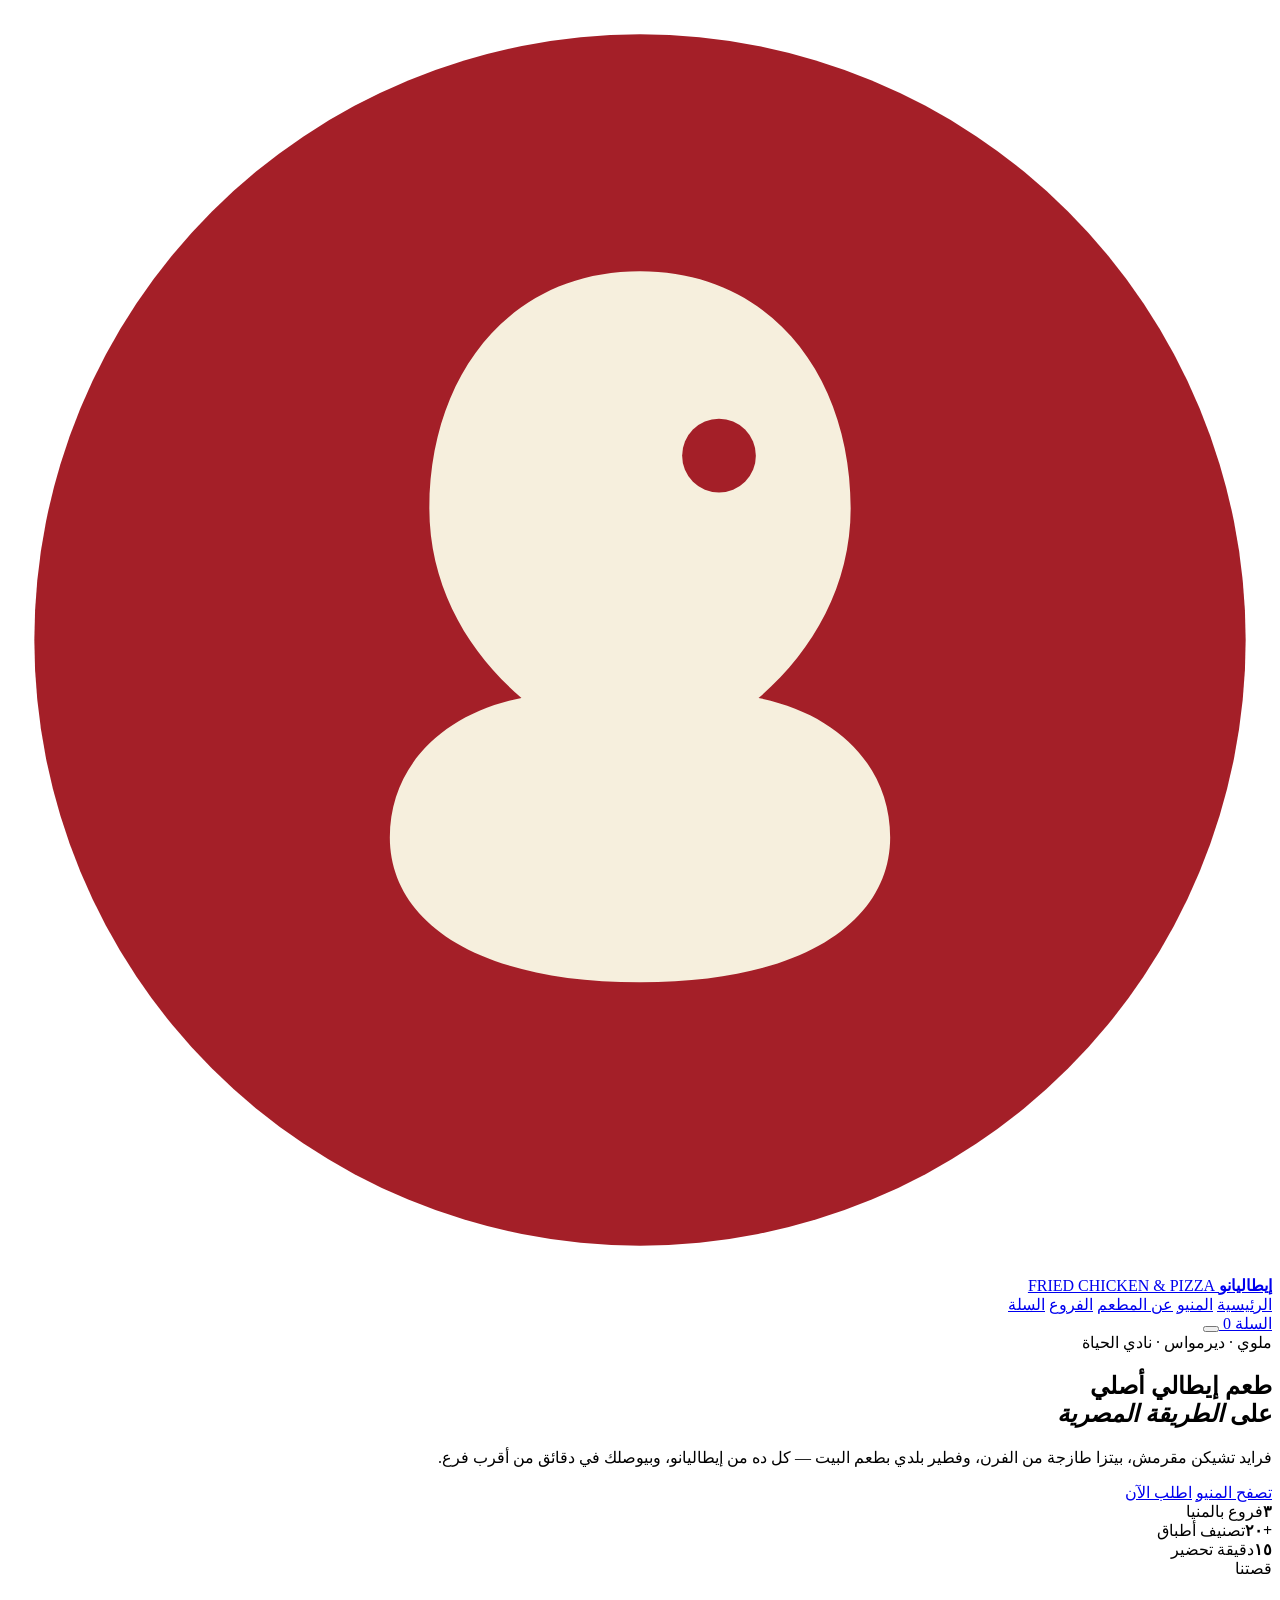
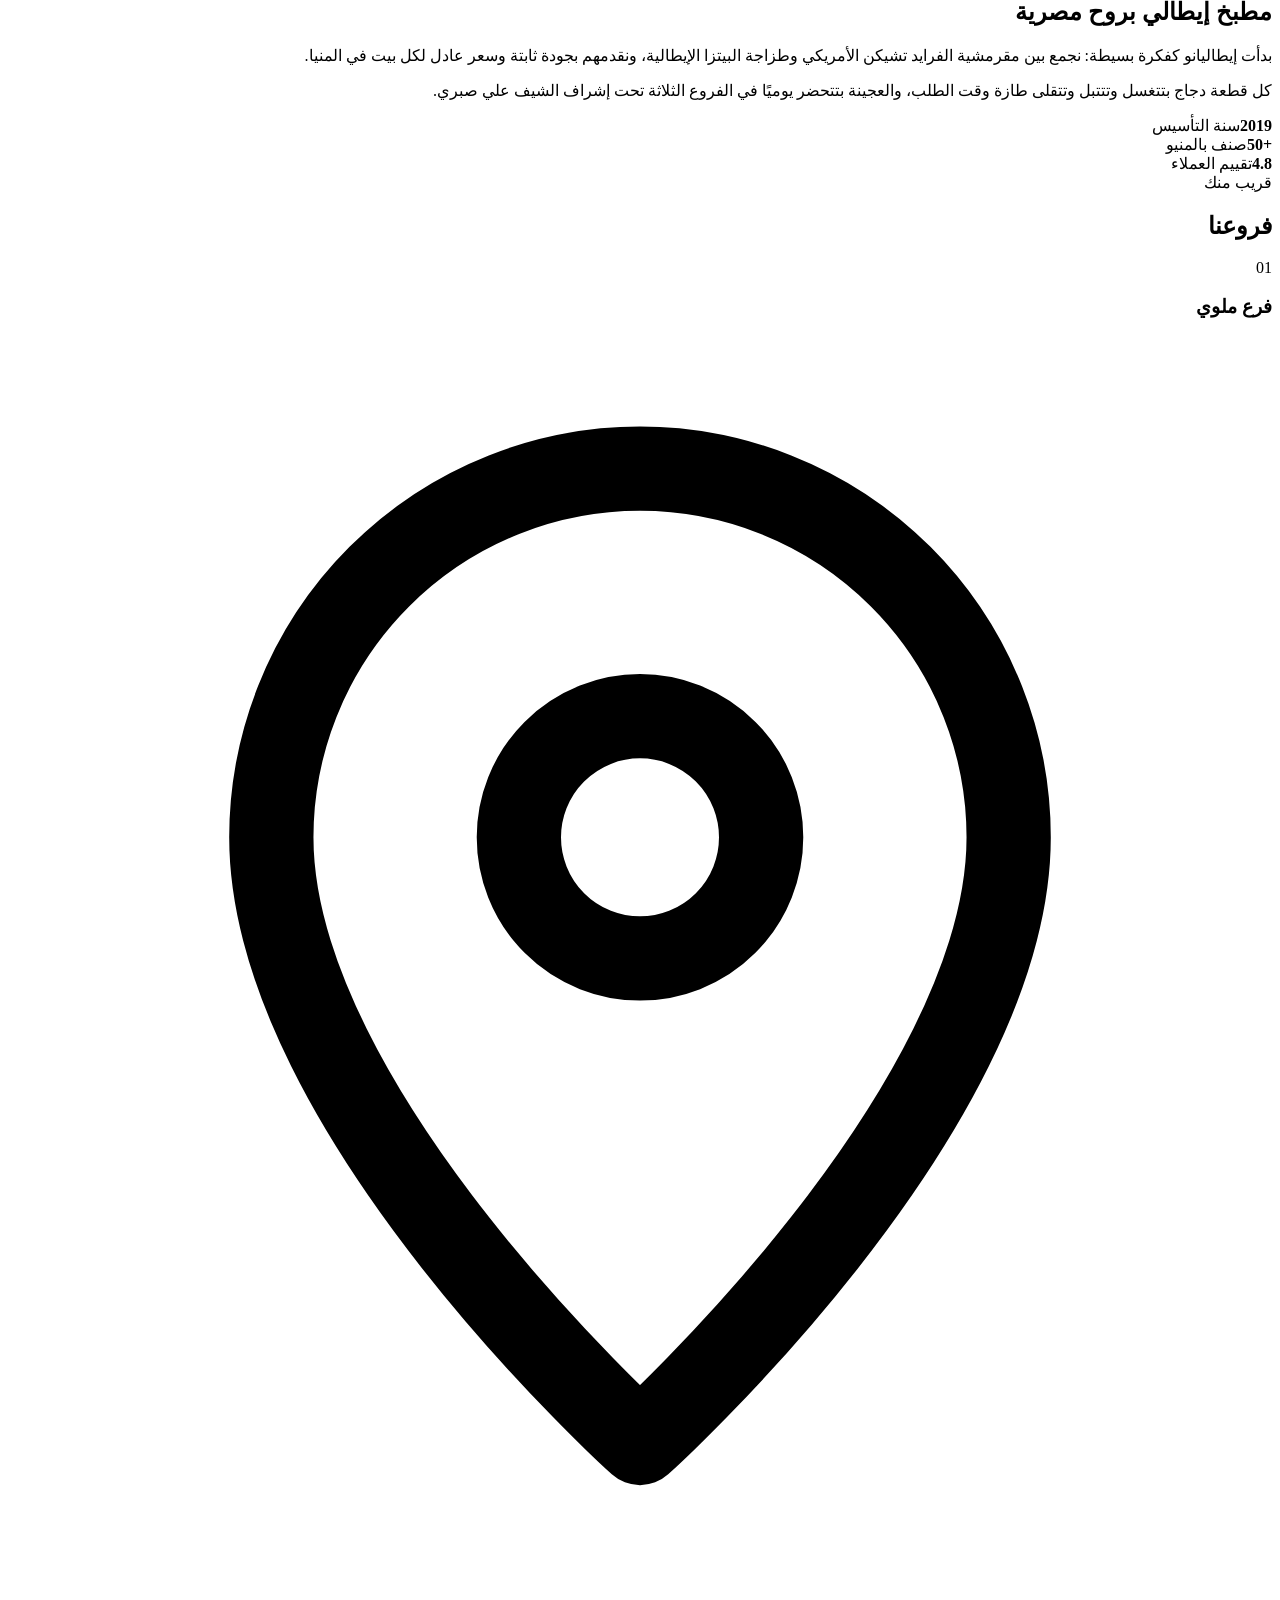
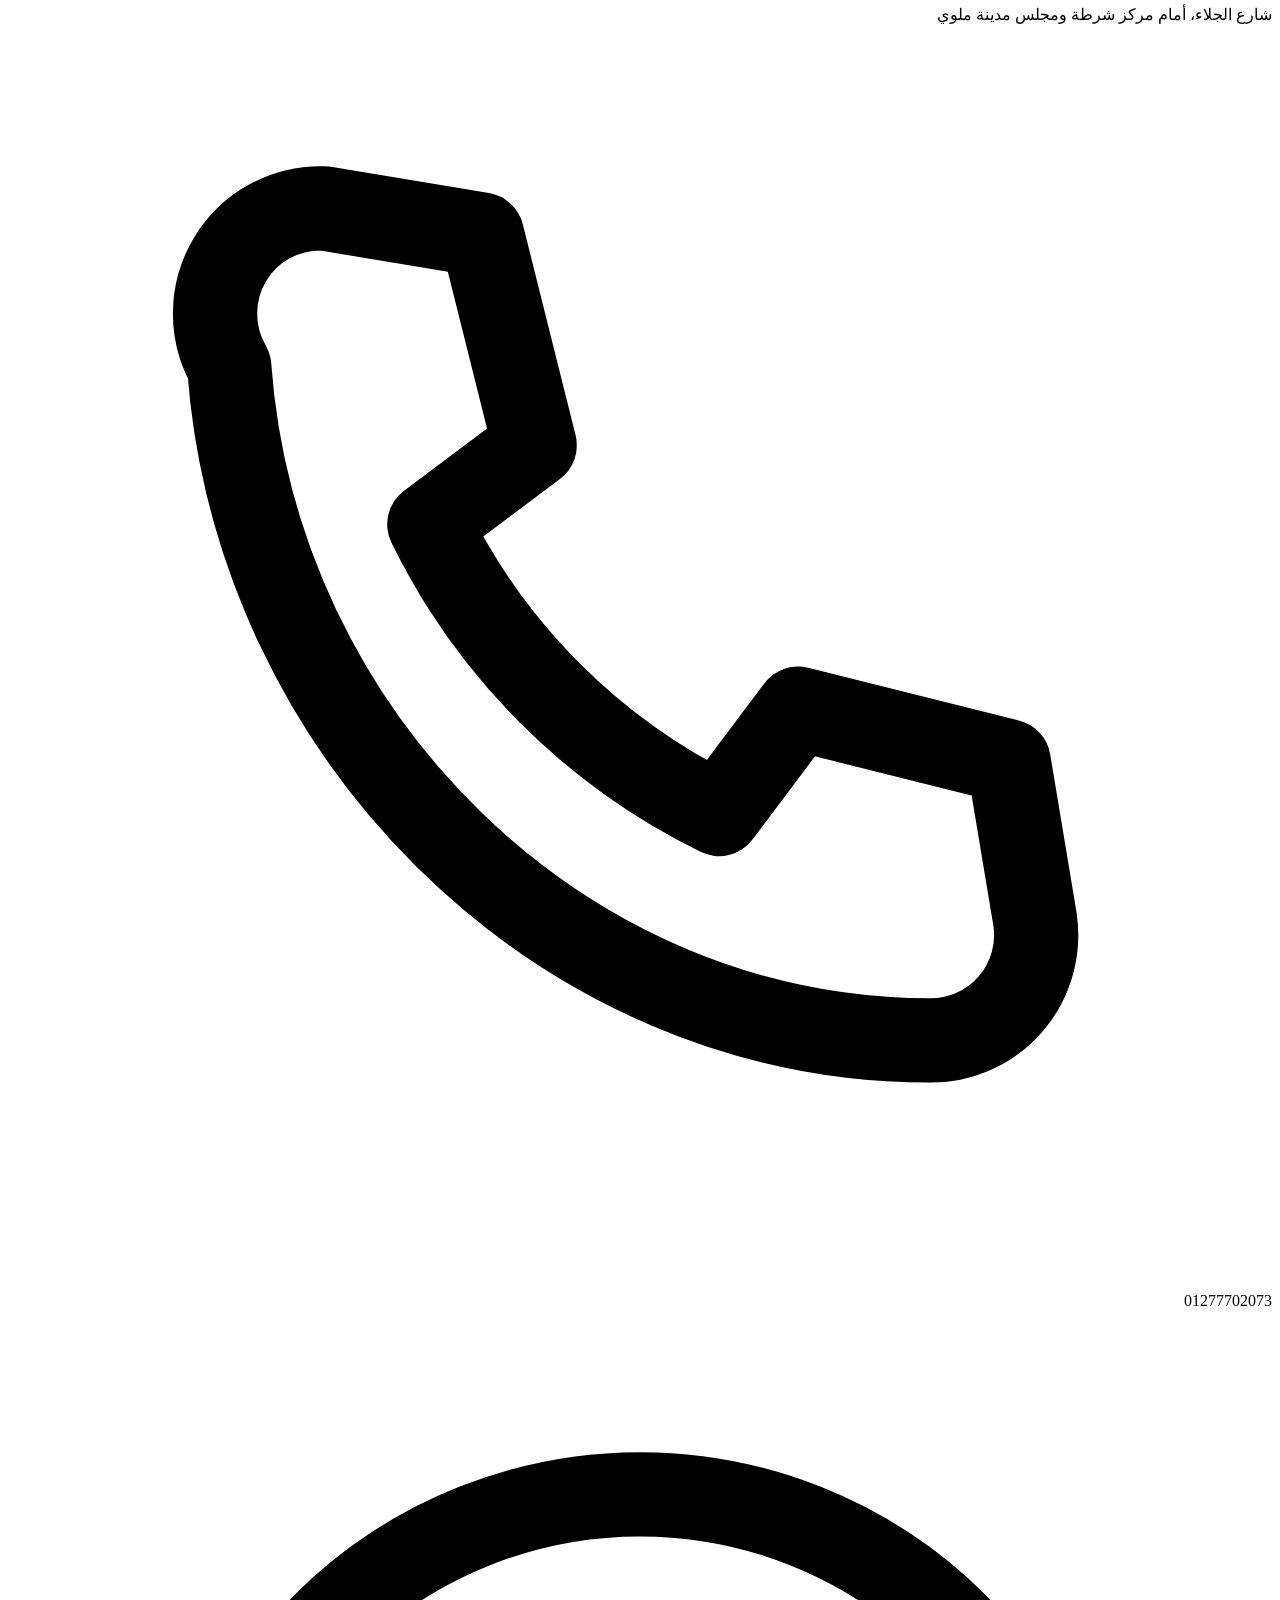
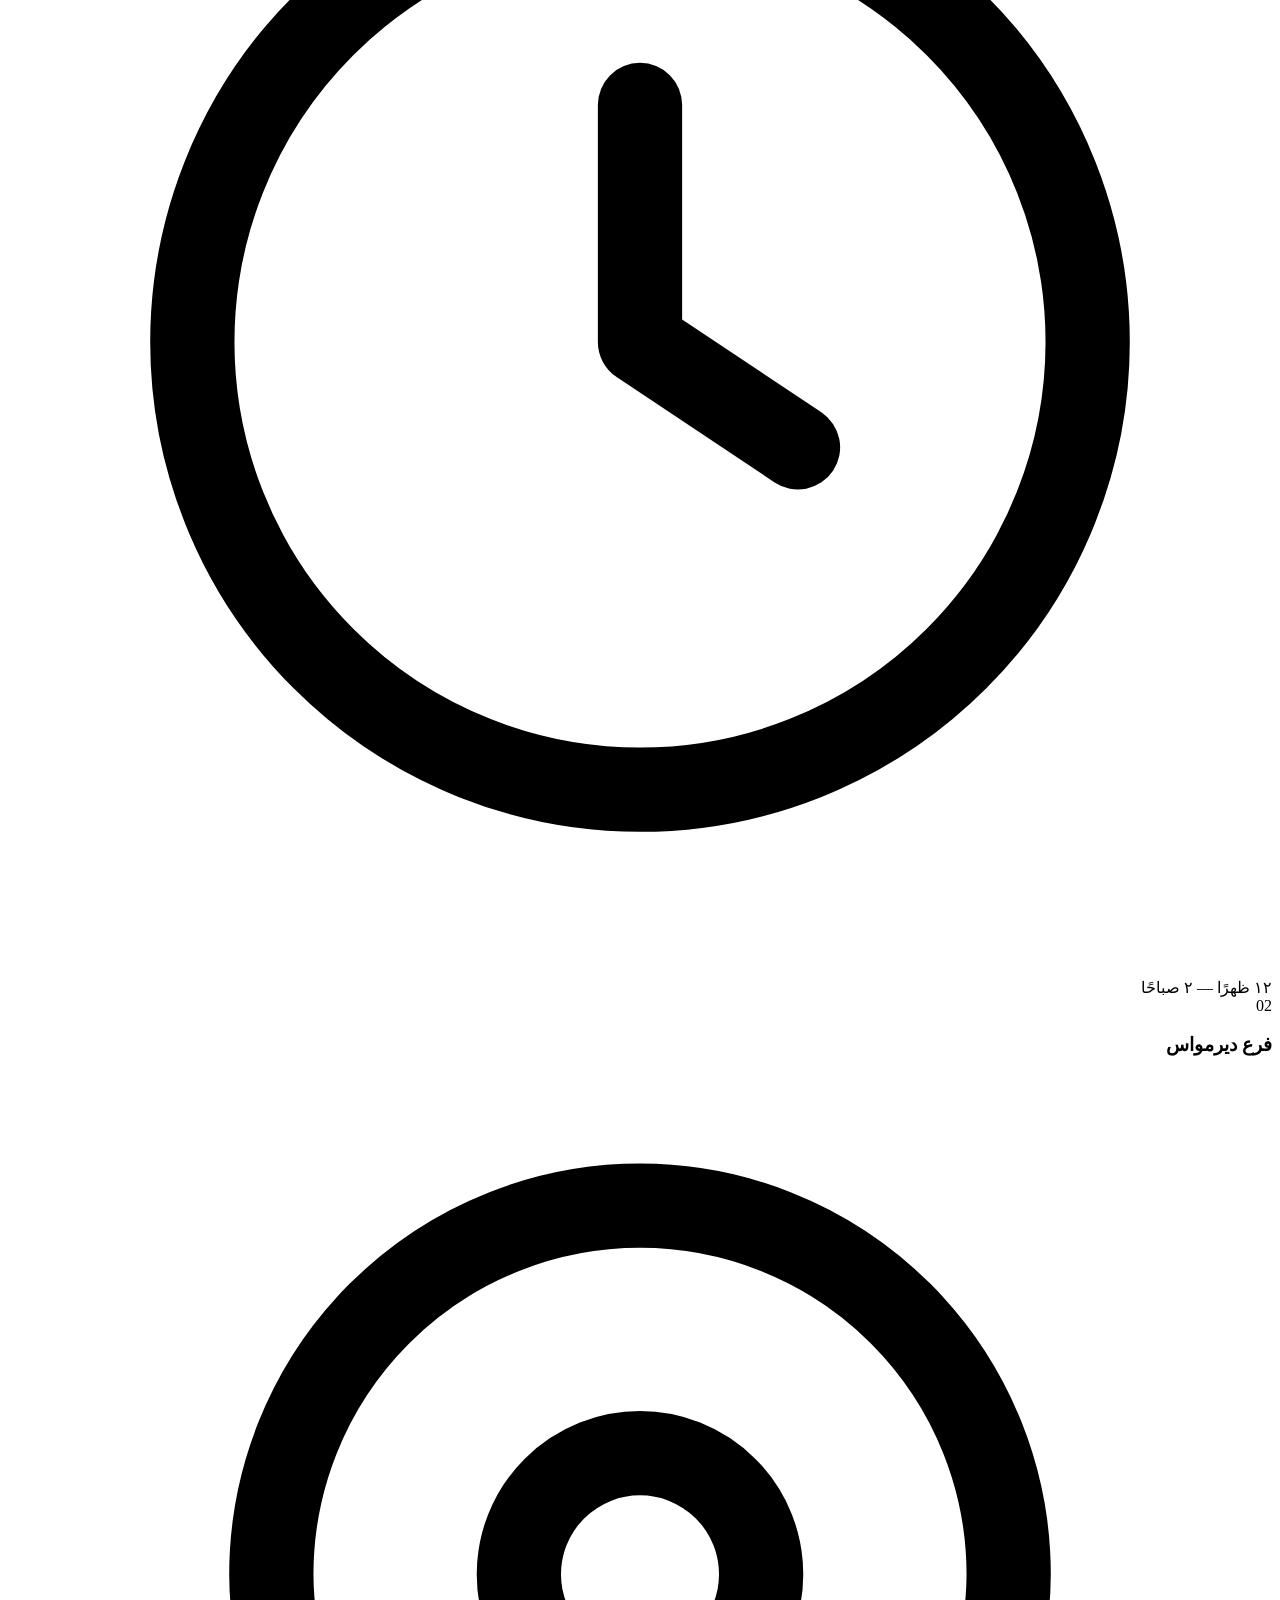
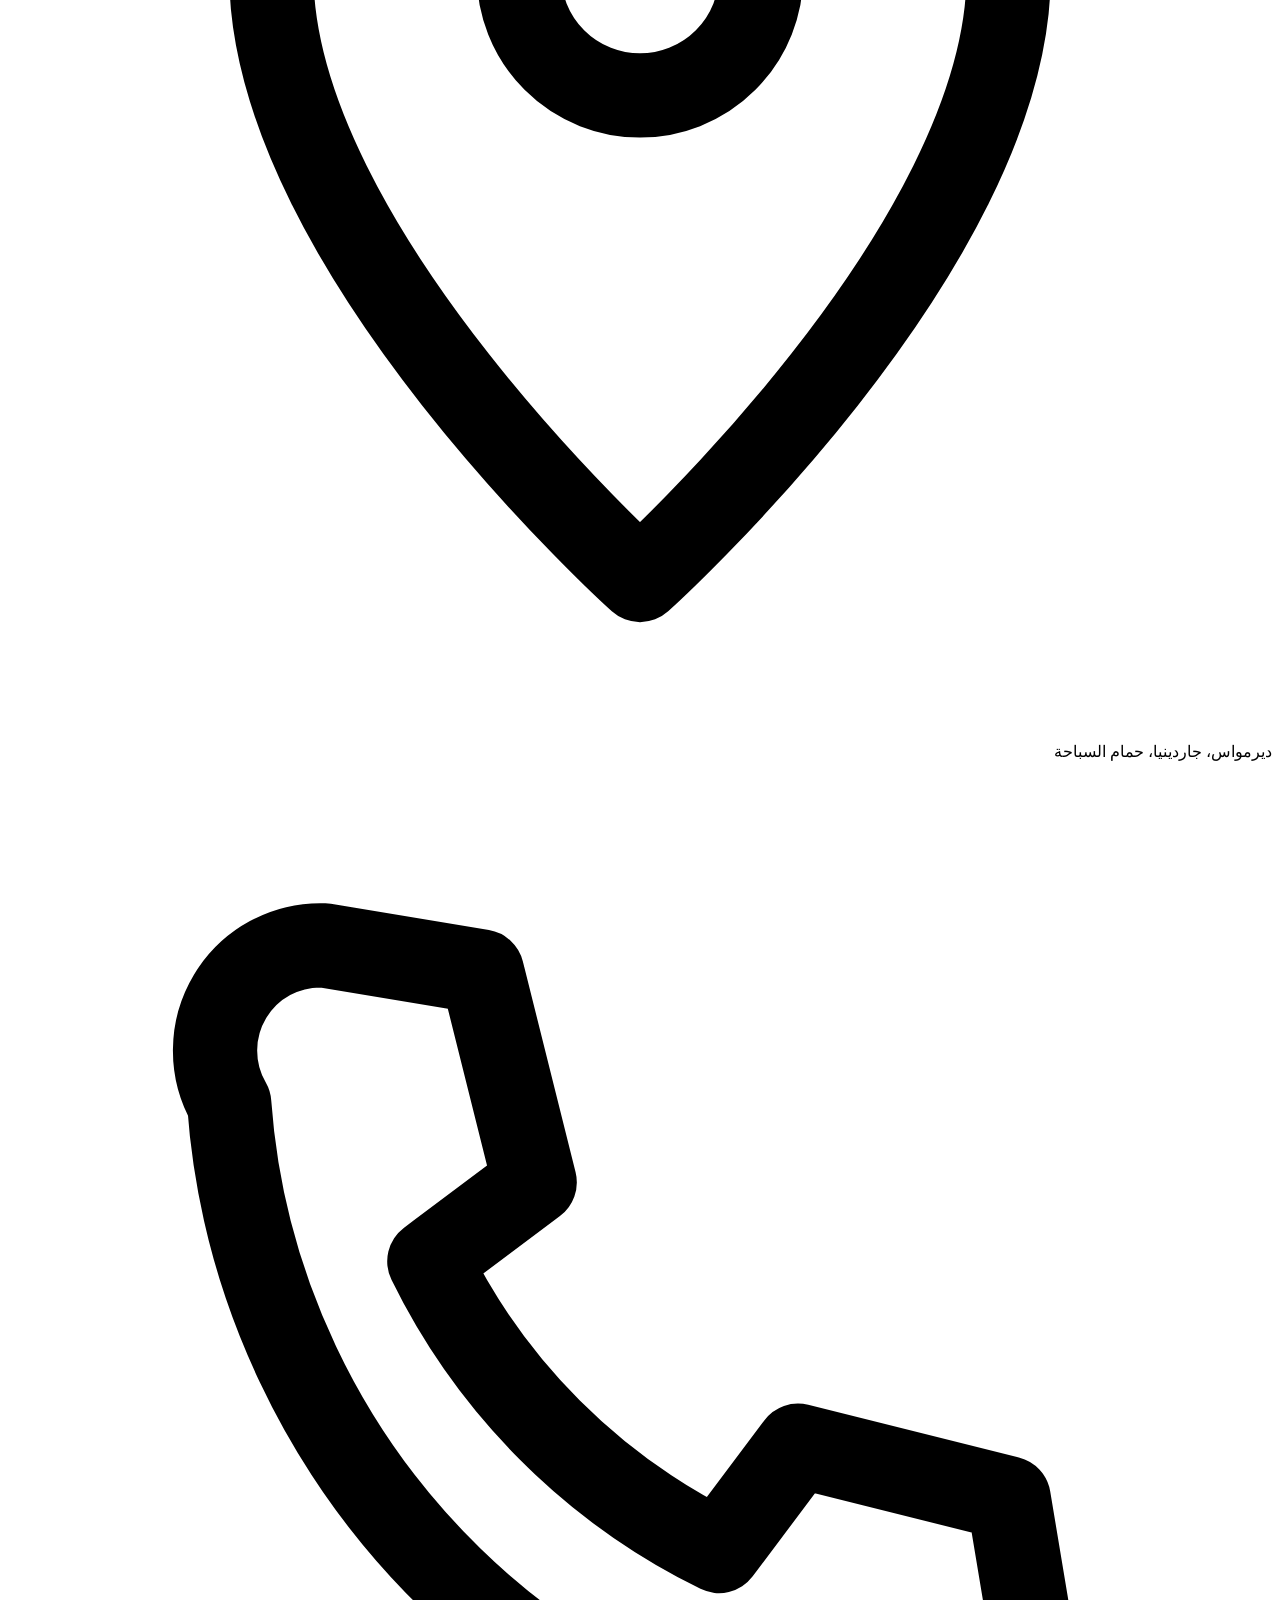
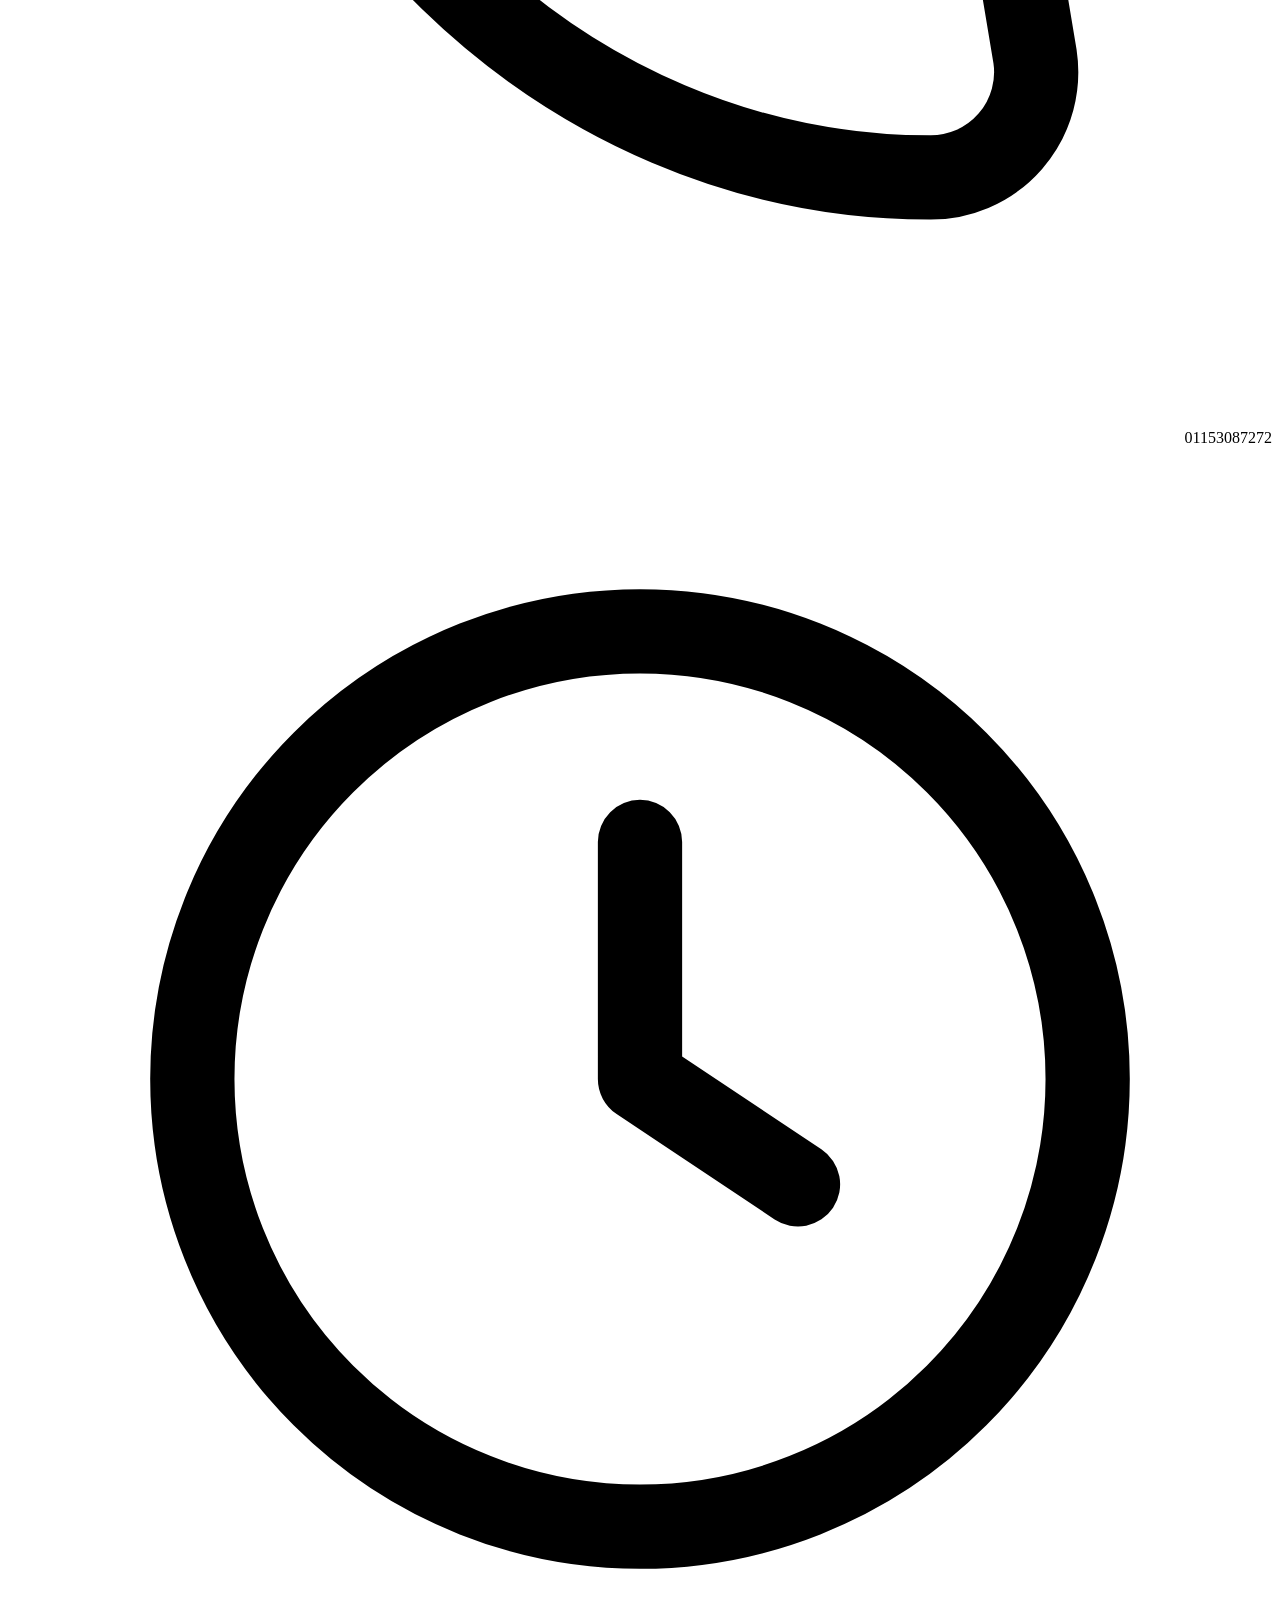
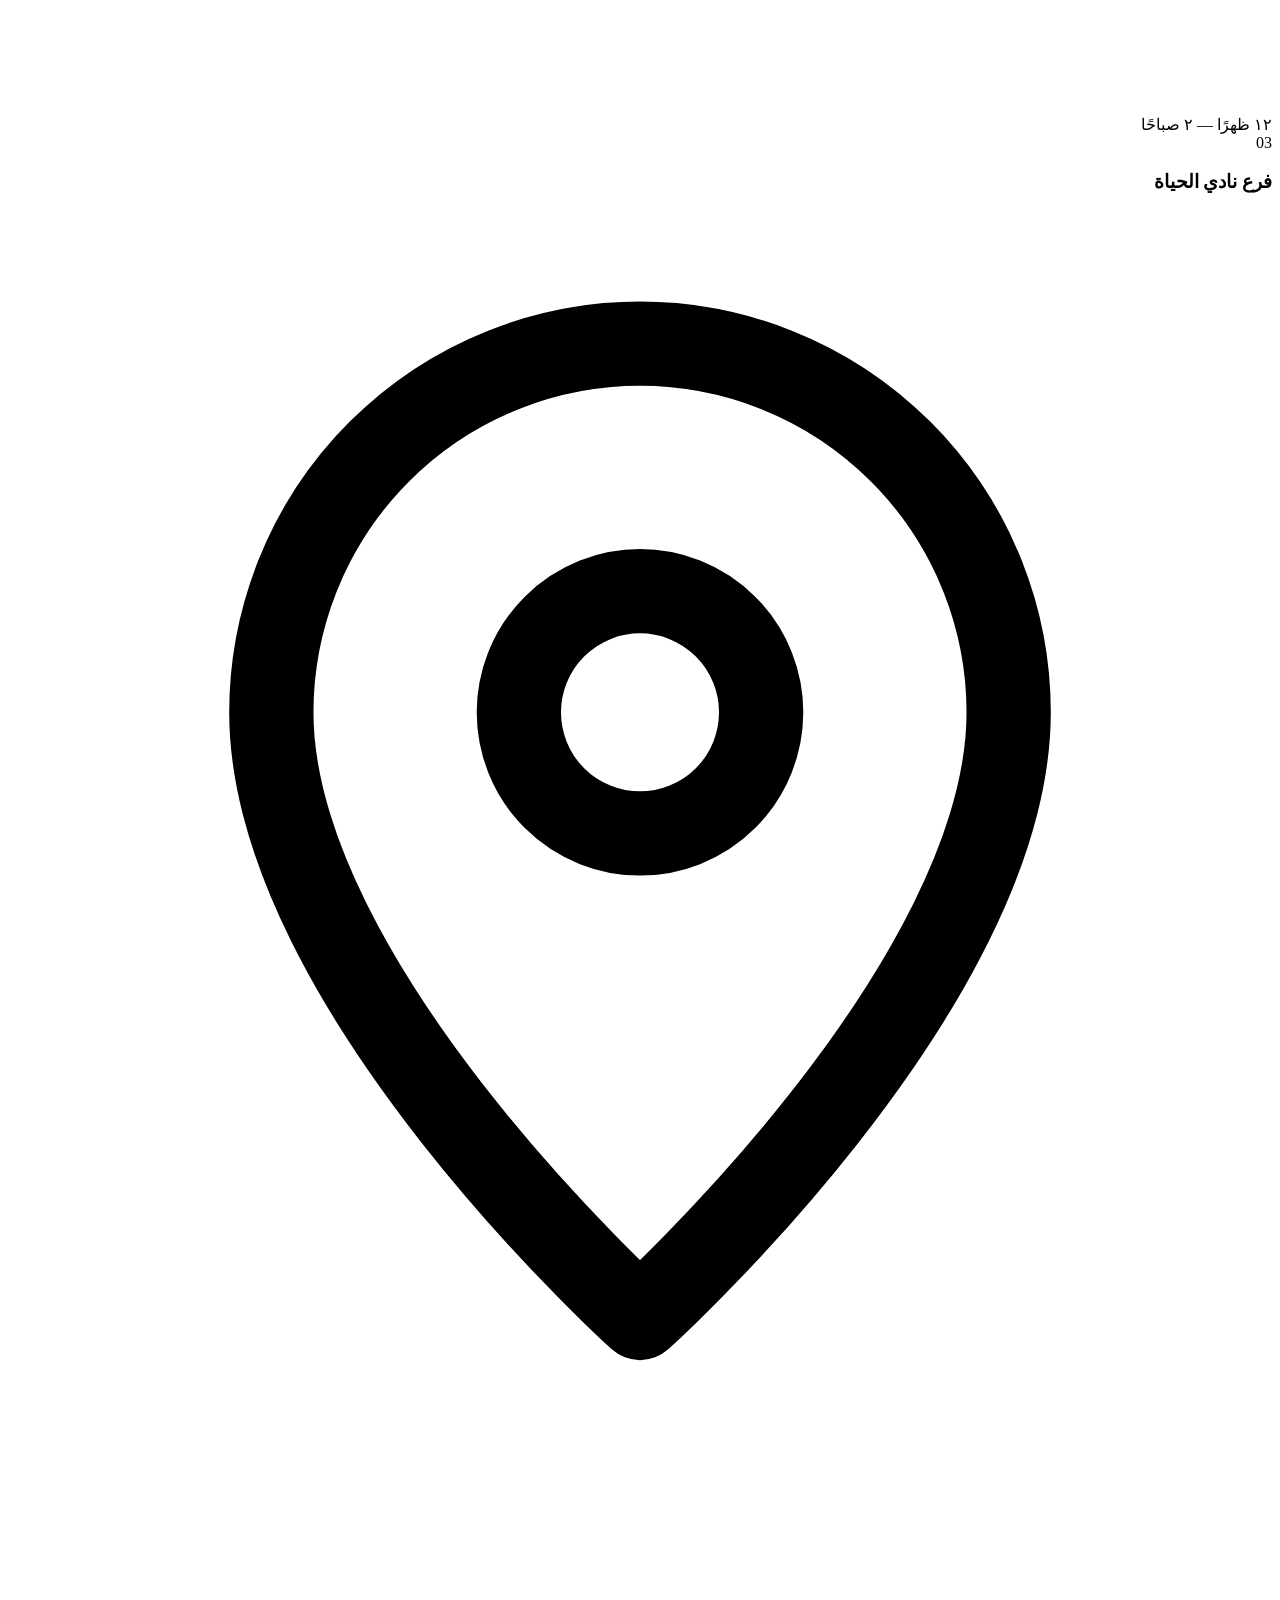
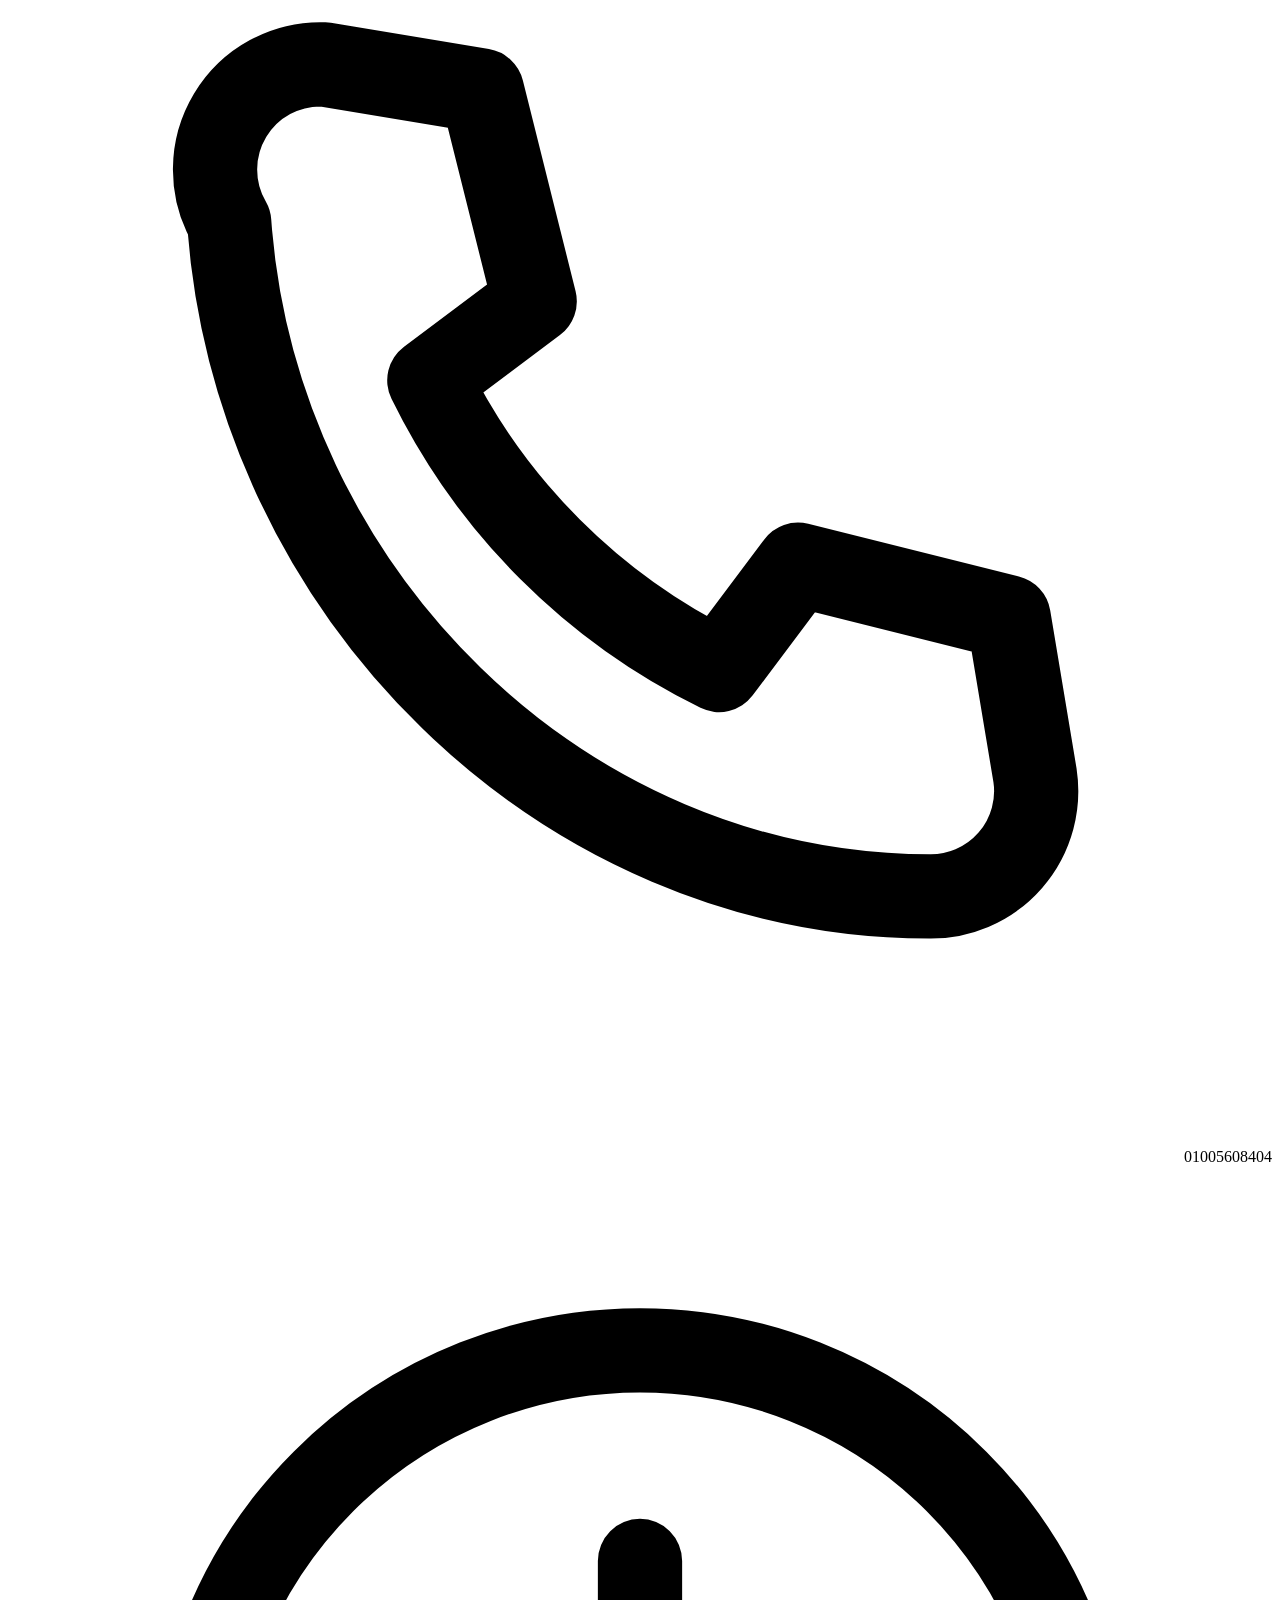
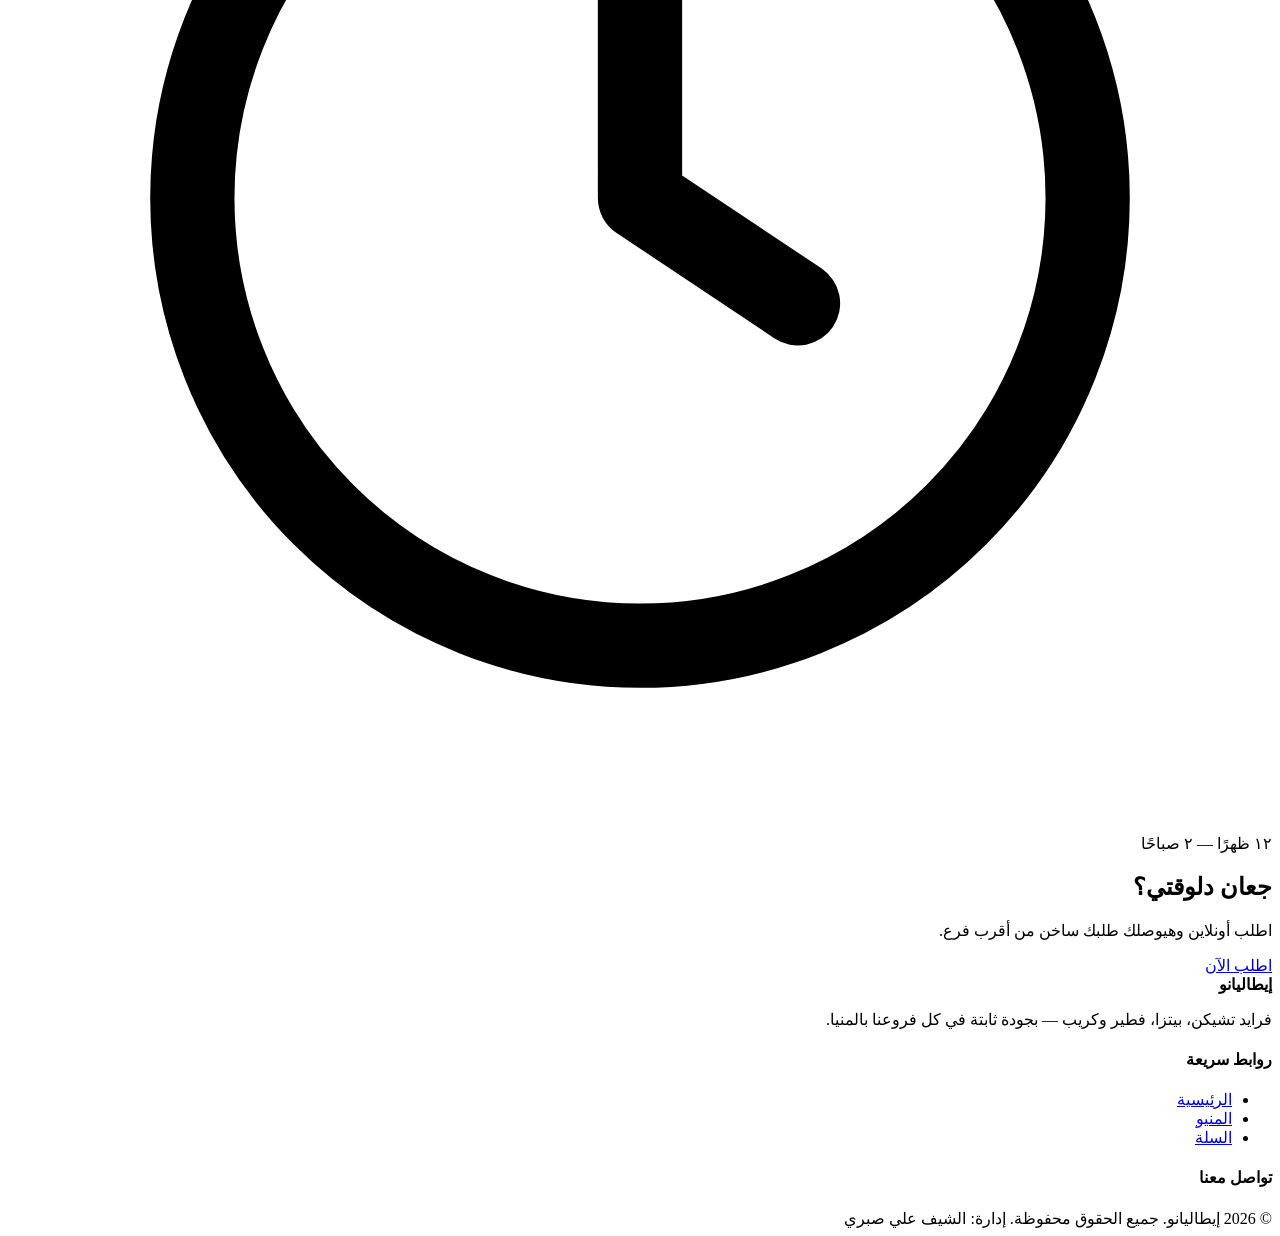
==== index.html @ 0ac5de0a "Add files via upload" ====
<!DOCTYPE html>
<html lang="ar" dir="rtl">
<head>
<meta charset="UTF-8">
<meta name="viewport" content="width=device-width, initial-scale=1.0">
<title>إيطاليانو | فرايد تشيكن وبيتزا</title>
<meta name="description" content="إيطاليانو — فرايد تشيكن، بيتزا، فطير وأكثر. اطلب أونلاين من أقرب فرع إليك.">
<link rel="stylesheet" href="css/style.css">
</head>
<body>

<!-- ============================== الهيدر ============================== -->
<header class="site-header">
  <div class="container header-bar">
    <a href="index.html" class="brand">
      <span class="brand-mark">
        <svg viewBox="0 0 48 48" fill="none" xmlns="http://www.w3.org/2000/svg">
          <circle cx="24" cy="24" r="23" fill="#a41f28"/>
          <path d="M24 10c5 0 8 4 8 9 0 3-1.5 5.5-3.5 7.2 3 .6 5 2.6 5 5.3 0 3-3 5.5-9.5 5.5s-9.5-2.5-9.5-5.5c0-2.7 2-4.7 5-5.3C17.5 24.5 16 22 16 19c0-5 3-9 8-9Z" fill="#f6efdd"/>
          <circle cx="27" cy="17" r="1.4" fill="#a41f28"/>
        </svg>
      </span>
      <span class="brand-text">
        <strong>إيطاليانو</strong>
        <span>FRIED CHICKEN &amp; PIZZA</span>
      </span>
    </a>

    <nav class="main-nav">
      <a href="index.html" class="active">الرئيسية</a>
      <a href="menu.html">المنيو</a>
      <a href="index.html#about">عن المطعم</a>
      <a href="index.html#branches">الفروع</a>
      <a href="cart.html">السلة</a>
    </nav>

    <div class="header-actions">
      <a href="cart.html" class="cart-btn">
        <span data-icon="cart"></span>
        <span class="label">السلة</span>
        <span class="cart-count" data-cart-count>0</span>
      </a>
      <button class="nav-toggle" aria-label="فتح القائمة" data-icon="menu"></button>
    </div>
  </div>
</header>

<!-- ============================== الهيرو ============================== -->
<section class="hero">
  <div class="container hero-grid">
    <div class="hero-copy">
      <div class="hero-eyebrow"><span class="rule"></span> ملوي · ديرمواس · نادي الحياة</div>
      <h1>طعم إيطالي أصلي<br>على <em>الطريقة المصرية</em></h1>
      <p class="hero-sub">فرايد تشيكن مقرمش، بيتزا طازجة من الفرن، وفطير بلدي بطعم البيت — كل ده من إيطاليانو، وبيوصلك في دقائق من أقرب فرع.</p>
      <div class="hero-actions">
        <a href="menu.html" class="btn btn-gold">تصفح المنيو</a>
        <a href="menu.html" class="btn btn-outline">اطلب الآن</a>
      </div>
      <div class="hero-stats">
        <div><strong>٣</strong><span>فروع بالمنيا</span></div>
        <div><strong>+٢٠</strong><span>تصنيف أطباق</span></div>
        <div><strong>١٥</strong><span>دقيقة تحضير</span></div>
      </div>
    </div>

    
  </div>
</section>

<!-- ============================== عن المطعم ============================== -->
<section class="section" id="about">
  <div class="container about-grid">
    <div class="about-figure"><span data-icon="chef"></span></div>
    <div class="about-copy">
      <div class="section-kicker"><span class="rule"></span> قصتنا</div>
      <h2>مطبخ إيطالي بروح مصرية</h2>
      <p>بدأت إيطاليانو كفكرة بسيطة: نجمع بين مقرمشية الفرايد تشيكن الأمريكي وطزاجة البيتزا الإيطالية، ونقدمهم بجودة ثابتة وسعر عادل لكل بيت في المنيا.</p>
      <p>كل قطعة دجاج بتتغسل وتتتبل وتتقلى طازة وقت الطلب، والعجينة بتتحضر يوميًا في الفروع الثلاثة تحت إشراف الشيف علي صبري.</p>
      <div class="about-facts">
        <div class="fact"><strong>2019</strong><span>سنة التأسيس</span></div>
        <div class="fact"><strong>+50</strong><span>صنف بالمنيو</span></div>
        <div class="fact"><strong>4.8</strong><span>تقييم العملاء</span></div>
      </div>
    </div>
  </div>
</section>

<!-- ============================== أشهر الوجبات ============================== 
<section class="section section-tight" style="background:var(--paper-2)">
  <div class="container">
    <div class="section-head">
      <div>
        <div class="section-kicker"><span class="rule"></span> الأكثر طلبًا</div>
        <h2>أشهر وجبات إيطاليانو</h2>
      </div>
      <a href="menu.html" class="btn btn-ghost">كل المنيو</a>
    </div>
  </section>
  <div class="featured-grid" id="featuredGrid"></div>
</div>
-->

<!-- ============================== الفروع ============================== -->
<section class="section branches-section" id="branches">
  <div class="container">
    <div class="section-head">
      <div>
        <div class="section-kicker" style="color:var(--gold-2)"><span class="rule" style="background:var(--gold-2)"></span> قريب منك</div>
        <h2 style="color:var(--paper)">فروعنا</h2>
      </div>
    </div>
    <div class="branches-grid" id="branchesGrid">
    <div class="branch-card">
      <span class="num">01</span>
      <h3 style="color:var(--paper)">فرع ملوي</h3>
      <div class="branch-row"><svg class="icon " viewBox="0 0 24 24" fill="none" stroke="currentColor" stroke-width="1.6" stroke-linecap="round" stroke-linejoin="round" aria-hidden="true"><path d="M12 21s7-6.3 7-11.5A7 7 0 0 0 5 9.5C5 14.7 12 21 12 21Z"></path><circle cx="12" cy="9.5" r="2.3"></circle></svg><span>شارع الجلاء، أمام مركز شرطة ومجلس مدينة ملوي</span></div>
      <div class="branch-row"><svg class="icon " viewBox="0 0 24 24" fill="none" stroke="currentColor" stroke-width="1.6" stroke-linecap="round" stroke-linejoin="round" aria-hidden="true"><path d="M6 3.5 9 4l1 4-2 1.5a12 12 0 0 0 5.5 5.5L15 13l4 1 .5 3a2 2 0 0 1-2 2.3C10.5 19.3 4.7 13.5 4.2 6.5A2 2 0 0 1 6 3.5Z"></path></svg><span dir="ltr">01277702073</span></div>
      <div class="branch-row"><svg class="icon " viewBox="0 0 24 24" fill="none" stroke="currentColor" stroke-width="1.6" stroke-linecap="round" stroke-linejoin="round" aria-hidden="true"><circle cx="12" cy="12" r="8.5"></circle><path d="M12 7.5V12l3 2"></path></svg><span>١٢ ظهرًا — ٢ صباحًا</span></div>
    </div>
  
    <div class="branch-card">
      <span class="num">02</span>
      <h3 style="color:var(--paper)">فرع ديرمواس</h3>
      <div class="branch-row"><svg class="icon " viewBox="0 0 24 24" fill="none" stroke="currentColor" stroke-width="1.6" stroke-linecap="round" stroke-linejoin="round" aria-hidden="true"><path d="M12 21s7-6.3 7-11.5A7 7 0 0 0 5 9.5C5 14.7 12 21 12 21Z"></path><circle cx="12" cy="9.5" r="2.3"></circle></svg><span>ديرمواس، جاردينيا، حمام السباحة</span></div>
      <div class="branch-row"><svg class="icon " viewBox="0 0 24 24" fill="none" stroke="currentColor" stroke-width="1.6" stroke-linecap="round" stroke-linejoin="round" aria-hidden="true"><path d="M6 3.5 9 4l1 4-2 1.5a12 12 0 0 0 5.5 5.5L15 13l4 1 .5 3a2 2 0 0 1-2 2.3C10.5 19.3 4.7 13.5 4.2 6.5A2 2 0 0 1 6 3.5Z"></path></svg><span dir="ltr">01153087272</span></div>
      <div class="branch-row"><svg class="icon " viewBox="0 0 24 24" fill="none" stroke="currentColor" stroke-width="1.6" stroke-linecap="round" stroke-linejoin="round" aria-hidden="true"><circle cx="12" cy="12" r="8.5"></circle><path d="M12 7.5V12l3 2"></path></svg><span>١٢ ظهرًا — ٢ صباحًا</span></div>
    </div>
  
    <div class="branch-card">
      <span class="num">03</span>
      <h3 style="color:var(--paper)">فرع نادي الحياة</h3>
      <div class="branch-row"><svg class="icon " viewBox="0 0 24 24" fill="none" stroke="currentColor" stroke-width="1.6" stroke-linecap="round" stroke-linejoin="round" aria-hidden="true"><path d="M12 21s7-6.3 7-11.5A7 7 0 0 0 5 9.5C5 14.7 12 21 12 21Z"></path><circle cx="12" cy="9.5" r="2.3"></circle></svg><span></span></div>
      <div class="branch-row"><svg class="icon " viewBox="0 0 24 24" fill="none" stroke="currentColor" stroke-width="1.6" stroke-linecap="round" stroke-linejoin="round" aria-hidden="true"><path d="M6 3.5 9 4l1 4-2 1.5a12 12 0 0 0 5.5 5.5L15 13l4 1 .5 3a2 2 0 0 1-2 2.3C10.5 19.3 4.7 13.5 4.2 6.5A2 2 0 0 1 6 3.5Z"></path></svg><span dir="ltr">01005608404</span></div>
      <div class="branch-row"><svg class="icon " viewBox="0 0 24 24" fill="none" stroke="currentColor" stroke-width="1.6" stroke-linecap="round" stroke-linejoin="round" aria-hidden="true"><circle cx="12" cy="12" r="8.5"></circle><path d="M12 7.5V12l3 2"></path></svg><span>١٢ ظهرًا — ٢ صباحًا</span></div>
    </div>
  </div>
  </div>
</section>

<!-- ============================== CTA ============================== -->
<section class="section section-tight">
  <div class="container">
    <div class="cta-band">
      <div>
        <h2>جعان دلوقتي؟</h2>
        <p>اطلب أونلاين وهيوصلك طلبك ساخن من أقرب فرع.</p>
      </div>
      <a href="menu.html" class="btn btn-gold">اطلب الآن</a>
    </div>
  </div>
</section>

<!-- ============================== الفوتر ============================== -->
<footer class="site-footer">
  <div class="container">
    <div class="footer-grid">
      <div class="footer-brand">
        <strong>إيطاليانو</strong>
        <p>فرايد تشيكن، بيتزا، فطير وكريب — بجودة ثابتة في كل فروعنا بالمنيا.</p>
      </div>
      <div class="footer-col">
        <h4>روابط سريعة</h4>
        <ul>
          <li><a href="index.html">الرئيسية</a></li>
          <li><a href="menu.html">المنيو</a></li>
          <li><a href="cart.html">السلة</a></li>
        </ul>
      </div>
      <div class="footer-col">
        <h4>تواصل معنا</h4>
        <ul id="footerContacts"></ul>
      </div>
    </div>
    <div class="footer-bottom">
      <span>© 2026 إيطاليانو. جميع الحقوق محفوظة.</span>
      <span>إدارة: الشيف علي صبري</span>
    </div>
  </div>
</footer>

<script src="js/icons.js"></script>
<script src="js/data.js"></script>
<script src="js/cart.js"></script>
<script src="js/main.js"></script>
<script>
  // ---- عرض أشهر الوجبات ----
  const featuredGrid = document.getElementById("featuredGrid");
  const featured = FEATURED_IDS.map(f => {
    const cat = MENU.find(c => c.id === f.cat);
    const item = cat.items.find(i => i.n === f.n);
    return { cat, item };
  });
  featuredGrid.innerHTML = featured.map(({cat, item}, idx) => {
    const price = typeof item.p === "number" ? item.p : item.p.L;
    const photoStyle = item.img ? ` style="background-image:url('${item.img}')"` : "";
    const photoClass = item.img ? " has-photo" : "";
    return `
      <div class="dish-card">
        <div class="dish-media ${idx % 2 ? "gold" : ""}${photoClass}"${photoStyle}>
          <span>${iconSvg(cat.icon)}</span>
          ${item.tag ? `<span class="dish-tag">${item.tag}</span>` : ""}
        </div>
        <div class="dish-body">
          <h3>${item.n}</h3>
          <p>${item.d || cat.name}</p>
          <div class="dish-foot">
            <span class="price">${price}<small> جنيه</small></span>
            <a href="menu.html#${cat.id}" class="btn btn-ghost btn-sm">اطلب</a>
          </div>
        </div>
      </div>`;
  }).join("");

  // ---- عرض الفروع ----
  const branchesGrid = document.getElementById("branchesGrid");
  branchesGrid.innerHTML = BRANCHES.map((b, i) => `
    <div class="branch-card">
      <span class="num">0${i+1}</span>
      <h3 style="color:var(--paper)">${b.name}</h3>
      <div class="branch-row">${iconSvg("location")}<span>${b.address}</span></div>
      <div class="branch-row">${iconSvg("phone")}<span dir="ltr">${b.phone}</span></div>
      <div class="branch-row">${iconSvg("clock")}<span>${b.hours}</span></div>
    </div>
  `).join("");

  // ---- تواصل الفوتر ----
  document.getElementById("footerContacts").innerHTML = BRANCHES.map(b => `
    <li dir="ltr" style="direction:ltr; text-align:right;">${b.phone} — ${b.name}</li>
  `).join("");
</script>
</body>
</html>
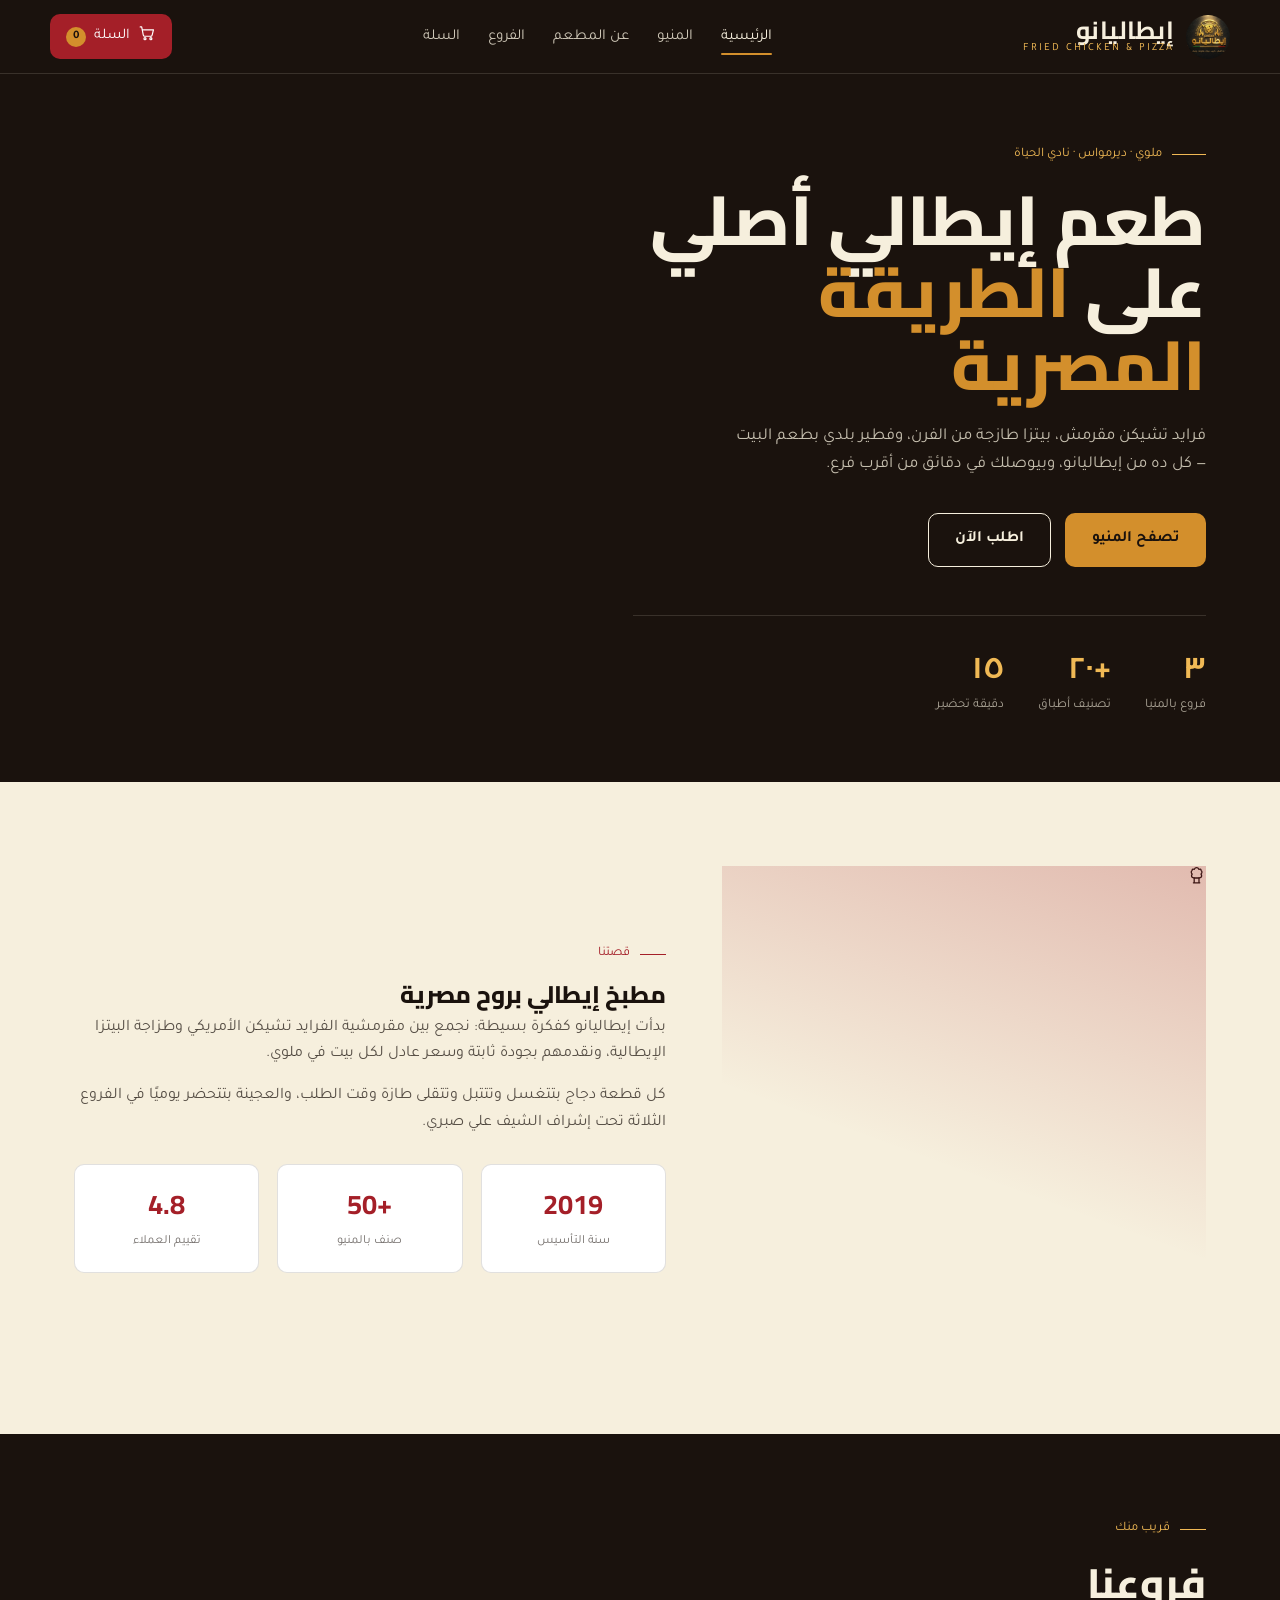
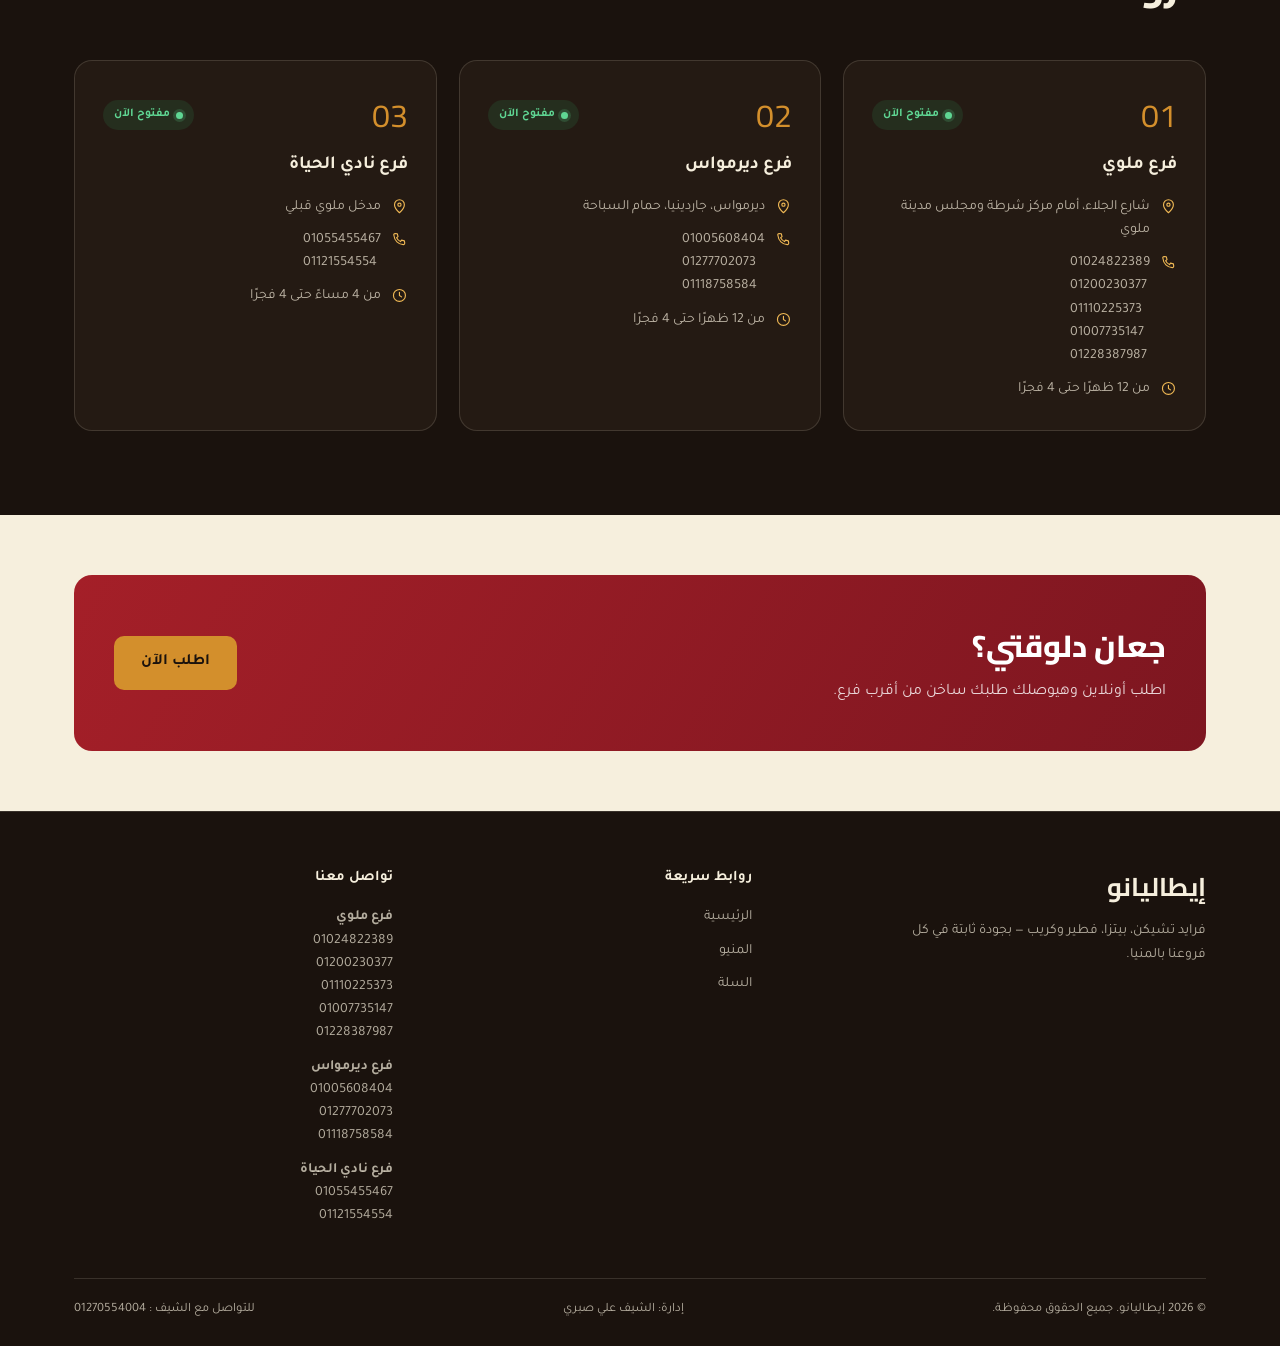
==== commit 13a64da8: "Add files via upload" ====
--- a/index.html
+++ b/index.html
@@ -74,7 +74,7 @@
     <div class="about-copy">
       <div class="section-kicker"><span class="rule"></span> قصتنا</div>
       <h2>مطبخ إيطالي بروح مصرية</h2>
-      <p>بدأت إيطاليانو كفكرة بسيطة: نجمع بين مقرمشية الفرايد تشيكن الأمريكي وطزاجة البيتزا الإيطالية، ونقدمهم بجودة ثابتة وسعر عادل لكل بيت في المنيا.</p>
+      <p>بدأت إيطاليانو كفكرة بسيطة: نجمع بين مقرمشية الفرايد تشيكن الأمريكي وطزاجة البيتزا الإيطالية، ونقدمهم بجودة ثابتة وسعر عادل لكل بيت في ملوي.</p>
       <p>كل قطعة دجاج بتتغسل وتتتبل وتتقلى طازة وقت الطلب، والعجينة بتتحضر يوميًا في الفروع الثلاثة تحت إشراف الشيف علي صبري.</p>
       <div class="about-facts">
         <div class="fact"><strong>2019</strong><span>سنة التأسيس</span></div>
@@ -85,20 +85,6 @@
   </div>
 </section>
 
-<!-- ============================== أشهر الوجبات ============================== 
-<section class="section section-tight" style="background:var(--paper-2)">
-  <div class="container">
-    <div class="section-head">
-      <div>
-        <div class="section-kicker"><span class="rule"></span> الأكثر طلبًا</div>
-        <h2>أشهر وجبات إيطاليانو</h2>
-      </div>
-      <a href="menu.html" class="btn btn-ghost">كل المنيو</a>
-    </div>
-  </section>
-  <div class="featured-grid" id="featuredGrid"></div>
-</div>
--->
 
 <!-- ============================== الفروع ============================== -->
 <section class="section branches-section" id="branches">
@@ -109,31 +95,7 @@
         <h2 style="color:var(--paper)">فروعنا</h2>
       </div>
     </div>
-    <div class="branches-grid" id="branchesGrid">
-    <div class="branch-card">
-      <span class="num">01</span>
-      <h3 style="color:var(--paper)">فرع ملوي</h3>
-      <div class="branch-row"><svg class="icon " viewBox="0 0 24 24" fill="none" stroke="currentColor" stroke-width="1.6" stroke-linecap="round" stroke-linejoin="round" aria-hidden="true"><path d="M12 21s7-6.3 7-11.5A7 7 0 0 0 5 9.5C5 14.7 12 21 12 21Z"></path><circle cx="12" cy="9.5" r="2.3"></circle></svg><span>شارع الجلاء، أمام مركز شرطة ومجلس مدينة ملوي</span></div>
-      <div class="branch-row"><svg class="icon " viewBox="0 0 24 24" fill="none" stroke="currentColor" stroke-width="1.6" stroke-linecap="round" stroke-linejoin="round" aria-hidden="true"><path d="M6 3.5 9 4l1 4-2 1.5a12 12 0 0 0 5.5 5.5L15 13l4 1 .5 3a2 2 0 0 1-2 2.3C10.5 19.3 4.7 13.5 4.2 6.5A2 2 0 0 1 6 3.5Z"></path></svg><span dir="ltr">01277702073</span></div>
-      <div class="branch-row"><svg class="icon " viewBox="0 0 24 24" fill="none" stroke="currentColor" stroke-width="1.6" stroke-linecap="round" stroke-linejoin="round" aria-hidden="true"><circle cx="12" cy="12" r="8.5"></circle><path d="M12 7.5V12l3 2"></path></svg><span>١٢ ظهرًا — ٢ صباحًا</span></div>
-    </div>
-  
-    <div class="branch-card">
-      <span class="num">02</span>
-      <h3 style="color:var(--paper)">فرع ديرمواس</h3>
-      <div class="branch-row"><svg class="icon " viewBox="0 0 24 24" fill="none" stroke="currentColor" stroke-width="1.6" stroke-linecap="round" stroke-linejoin="round" aria-hidden="true"><path d="M12 21s7-6.3 7-11.5A7 7 0 0 0 5 9.5C5 14.7 12 21 12 21Z"></path><circle cx="12" cy="9.5" r="2.3"></circle></svg><span>ديرمواس، جاردينيا، حمام السباحة</span></div>
-      <div class="branch-row"><svg class="icon " viewBox="0 0 24 24" fill="none" stroke="currentColor" stroke-width="1.6" stroke-linecap="round" stroke-linejoin="round" aria-hidden="true"><path d="M6 3.5 9 4l1 4-2 1.5a12 12 0 0 0 5.5 5.5L15 13l4 1 .5 3a2 2 0 0 1-2 2.3C10.5 19.3 4.7 13.5 4.2 6.5A2 2 0 0 1 6 3.5Z"></path></svg><span dir="ltr">01153087272</span></div>
-      <div class="branch-row"><svg class="icon " viewBox="0 0 24 24" fill="none" stroke="currentColor" stroke-width="1.6" stroke-linecap="round" stroke-linejoin="round" aria-hidden="true"><circle cx="12" cy="12" r="8.5"></circle><path d="M12 7.5V12l3 2"></path></svg><span>١٢ ظهرًا — ٢ صباحًا</span></div>
-    </div>
-  
-    <div class="branch-card">
-      <span class="num">03</span>
-      <h3 style="color:var(--paper)">فرع نادي الحياة</h3>
-      <div class="branch-row"><svg class="icon " viewBox="0 0 24 24" fill="none" stroke="currentColor" stroke-width="1.6" stroke-linecap="round" stroke-linejoin="round" aria-hidden="true"><path d="M12 21s7-6.3 7-11.5A7 7 0 0 0 5 9.5C5 14.7 12 21 12 21Z"></path><circle cx="12" cy="9.5" r="2.3"></circle></svg><span></span></div>
-      <div class="branch-row"><svg class="icon " viewBox="0 0 24 24" fill="none" stroke="currentColor" stroke-width="1.6" stroke-linecap="round" stroke-linejoin="round" aria-hidden="true"><path d="M6 3.5 9 4l1 4-2 1.5a12 12 0 0 0 5.5 5.5L15 13l4 1 .5 3a2 2 0 0 1-2 2.3C10.5 19.3 4.7 13.5 4.2 6.5A2 2 0 0 1 6 3.5Z"></path></svg><span dir="ltr">01005608404</span></div>
-      <div class="branch-row"><svg class="icon " viewBox="0 0 24 24" fill="none" stroke="currentColor" stroke-width="1.6" stroke-linecap="round" stroke-linejoin="round" aria-hidden="true"><circle cx="12" cy="12" r="8.5"></circle><path d="M12 7.5V12l3 2"></path></svg><span>١٢ ظهرًا — ٢ صباحًا</span></div>
-    </div>
-  </div>
+    <div class="branches-grid" id="branchesGrid"></div>
   </div>
 </section>
 
@@ -174,6 +136,7 @@
     <div class="footer-bottom">
       <span>© 2026 إيطاليانو. جميع الحقوق محفوظة.</span>
       <span>إدارة: الشيف علي صبري</span>
+      <span> للتواصل مع الشيف : 01270554004</span>
     </div>
   </div>
 </footer>
@@ -183,50 +146,43 @@
 <script src="js/cart.js"></script>
 <script src="js/main.js"></script>
 <script>
-  // ---- عرض أشهر الوجبات ----
-  const featuredGrid = document.getElementById("featuredGrid");
-  const featured = FEATURED_IDS.map(f => {
-    const cat = MENU.find(c => c.id === f.cat);
-    const item = cat.items.find(i => i.n === f.n);
-    return { cat, item };
-  });
-  featuredGrid.innerHTML = featured.map(({cat, item}, idx) => {
-    const price = typeof item.p === "number" ? item.p : item.p.L;
-    const photoStyle = item.img ? ` style="background-image:url('${item.img}')"` : "";
-    const photoClass = item.img ? " has-photo" : "";
-    return `
-      <div class="dish-card">
-        <div class="dish-media ${idx % 2 ? "gold" : ""}${photoClass}"${photoStyle}>
-          <span>${iconSvg(cat.icon)}</span>
-          ${item.tag ? `<span class="dish-tag">${item.tag}</span>` : ""}
+  // ---- عرض الفروع ----//
+  function renderBranches(){
+    const branchesGrid = document.getElementById("branchesGrid");
+    branchesGrid.innerHTML = BRANCHES.map((b, i) => {
+      const open = isBranchOpenNow(b);
+      return `
+      <div class="branch-card">
+        <div class="branch-card-top">
+          <span class="num">0${i+1}</span>
+          <span class="branch-status ${open ? "is-open" : "is-closed"}">
+            <span class="dot"></span>${open ? "مفتوح الآن" : "مغلق دلوقتي"}
+          </span>
         </div>
-        <div class="dish-body">
-          <h3>${item.n}</h3>
-          <p>${item.d || cat.name}</p>
-          <div class="dish-foot">
-            <span class="price">${price}<small> جنيه</small></span>
-            <a href="menu.html#${cat.id}" class="btn btn-ghost btn-sm">اطلب</a>
-          </div>
-        </div>
+        <h3 style="color:var(--paper)">${b.name}</h3>
+        <div class="branch-row">${iconSvg("location")}<span>${b.address}</span></div>
+<div class="branch-row">
+  ${iconSvg("phone")}
+  <div dir="ltr">
+    ${b.phone.join("<br>")}
+  </div>
+</div>        <div class="branch-row">${iconSvg("clock")}<span>${branchHoursLabel(b)}</span></div>
       </div>`;
-  }).join("");
-
-  // ---- عرض الفروع ----
-  const branchesGrid = document.getElementById("branchesGrid");
-  branchesGrid.innerHTML = BRANCHES.map((b, i) => `
-    <div class="branch-card">
-      <span class="num">0${i+1}</span>
-      <h3 style="color:var(--paper)">${b.name}</h3>
-      <div class="branch-row">${iconSvg("location")}<span>${b.address}</span></div>
-      <div class="branch-row">${iconSvg("phone")}<span dir="ltr">${b.phone}</span></div>
-      <div class="branch-row">${iconSvg("clock")}<span>${b.hours}</span></div>
-    </div>
-  `).join("");
+    }).join(""); 
+  }
+  renderBranches();
+  setInterval(renderBranches, 60000); // تحديث الحالة تلقائيًا كل دقيقة
 
   // ---- تواصل الفوتر ----
-  document.getElementById("footerContacts").innerHTML = BRANCHES.map(b => `
-    <li dir="ltr" style="direction:ltr; text-align:right;">${b.phone} — ${b.name}</li>
-  `).join("");
+ document.getElementById("footerContacts").innerHTML = BRANCHES.map(b => `
+  <li style="text-align:right;">
+    <strong>${b.name}</strong>
+
+    <div class="footer-phones" dir="ltr">
+      ${b.phone.map(phone => `<div>${phone}</div>`).join("")}
+    </div>
+  </li>
+`).join("");
 </script>
 </body>
 </html>
--- a/css/style.css
+++ b/css/style.css
@@ -0,0 +1,733 @@
+/* =========================================================================
+   ITALIANO — ورقة الأنماط الرئيسية
+   نظام الألوان مأخوذ من هوية المنيو الرسمية:
+   أحمر الفرايد تشيكن + أسود/ذهبي البيتزا + خط "Italiano" الأبيض على أسود
+   ========================================================================= */
+
+@import url("https://fonts.googleapis.com/css2?family=Cairo:wght@500;600;700;800;900&family=Tajawal:wght@400;500;700&display=swap");
+
+:root{
+  /* ---- الألوان الأساسية ---- */
+  --ink:        #1a120d;   /* أسود دافئ (خلفيات وأقسام غامقة) */
+  --ink-2:      #241a13;
+  --crimson:    #a41f28;   /* أحمر إيطاليانو */
+  --crimson-2:  #7d1620;   /* أحمر أغمق للظلال والتدرجات */
+  --crimson-3:  #c9333c;   /* أحمر أفتح لحالات hover */
+  --gold:       #d38f2c;   /* الذهبي المأخوذ من عناوين منيو البيتزا */
+  --gold-2:     #f0b955;
+  --paper:      #f6efdd;   /* ورقي دافئ - خلفية البطاقات الفاتحة */
+  --paper-2:    #efe4c9;
+  --line:       rgba(26,18,13,.13);
+  --line-dark:  rgba(246,239,221,.14);
+
+  /* ---- الطباعة ---- */
+  --font-display: "Cairo", "Tajawal", sans-serif;
+  --font-body: "Tajawal", "Cairo", sans-serif;
+
+  /* ---- القياسات ---- */
+  --radius-s: 6px;
+  --radius-m: 10px;
+  --radius-l: 18px;
+  --shadow-card: 0 10px 24px -14px rgba(26,18,13,.45);
+  --shadow-pop: 0 18px 40px -18px rgba(26,18,13,.55);
+  --container: 1180px;
+}
+
+/* ---------------------------------------------------------------- إعادة ضبط */
+*, *::before, *::after{ box-sizing: border-box; }
+html{ scroll-behavior: smooth; }
+body{
+  margin:0;
+  background: var(--paper);
+  color: var(--ink);
+  font-family: var(--font-body);
+  direction: rtl;
+  line-height: 1.65;
+  -webkit-font-smoothing: antialiased;
+}
+img{ max-width:100%; display:block; }
+a{ color:inherit; text-decoration:none; }
+ul{ margin:0; padding:0; list-style:none; }
+button{ font-family:inherit; cursor:pointer; }
+h1,h2,h3,h4{ margin:0; font-family: var(--font-display); font-weight:800; letter-spacing:0; }
+p{ margin:0; }
+input, select, textarea{ font-family:inherit; }
+
+.icon{ width:1.2em; height:1.2em; vertical-align:-.2em; flex-shrink:0; }
+
+:focus-visible{ outline: 2px solid var(--gold); outline-offset: 3px; }
+
+.container{ max-width: var(--container); margin:0 auto; padding:0 24px; }
+
+@media (prefers-reduced-motion: reduce){
+  *{ animation-duration:.001ms !important; transition-duration:.001ms !important; }
+}
+
+/* ---------------------------------------------------------------- الشريط العلوي */
+.site-header{
+  position: sticky; top:0; z-index: 100;
+  background: var(--ink);
+  color: var(--paper);
+  border-bottom: 1px solid var(--line-dark);
+}
+.header-bar{
+  display:flex; align-items:center; justify-content:space-between;
+  padding: 14px 0;
+  gap: 20px;
+}
+.brand{ display:flex; align-items:center; gap:12px; }
+.brand-mark{
+  width:44px; height:44px; flex-shrink:0;
+  position: relative; display:inline-block; border-radius:50%; overflow:hidden;
+}
+.brand-mark svg{ position:absolute; inset:0; width:100%; height:100%; }
+/* لو حطيت ملف اسمه logo.png جوه مجلد assets هيظهر تلقائيًا فوق الشعار الافتراضي */
+.brand-mark::after{
+  content:""; position:absolute; inset:0;
+  background-image: url("../assets/logo.png");
+  background-size: cover; background-position:center;
+}
+.brand-text{ display:flex; flex-direction:column; line-height:1; }
+.brand-text strong{
+  font-family: var(--font-display);
+  font-size: 1.55rem;
+  color: var(--paper);
+  letter-spacing: .5px;
+}
+.brand-text span{
+  font-size: .68rem;
+  color: var(--gold-2);
+  letter-spacing: 2px;
+  margin-top: 2px;
+}
+
+.main-nav{ display:flex; align-items:center; gap: 28px; }
+.main-nav a{
+  font-size: .95rem;
+  color: rgba(246,239,221,.82);
+  position: relative;
+  padding: 6px 0;
+  transition: color .2s ease;
+}
+.main-nav a:hover, .main-nav a.active{ color: var(--paper); }
+.main-nav a.active::after{
+  content:""; position:absolute; right:0; left:0; bottom:0; height:2px;
+  background: var(--gold);
+  border-radius: 2px;
+}
+
+.header-actions{ display:flex; align-items:center; gap: 14px; }
+.cart-btn{
+  position:relative;
+  display:flex; align-items:center; gap:8px;
+  background: var(--crimson);
+  color:#fff;
+  border:none;
+  padding: 10px 16px;
+  border-radius: var(--radius-m);
+  font-size:.92rem;
+  transition: background .2s ease, transform .2s ease;
+}
+.cart-btn:hover{ background: var(--crimson-3); transform: translateY(-1px); }
+.cart-count{
+  background: var(--gold);
+  color: var(--ink);
+  font-weight:700;
+  font-size:.72rem;
+  min-width:20px; height:20px;
+  border-radius:999px;
+  display:flex; align-items:center; justify-content:center;
+  padding: 0 5px;
+}
+
+.nav-toggle{
+  display:none;
+  background:none; border:none; color: var(--paper);
+  width:38px; height:38px;
+}
+.nav-toggle .icon{ width:24px; height:24px; }
+
+/* ---------------------------------------------------------------- الأزرار العامة */
+.btn{
+  display:inline-flex; align-items:center; justify-content:center; gap:8px;
+  padding: 13px 26px;
+  border-radius: var(--radius-m);
+  font-size: .98rem;
+  font-weight:600;
+  border: 1px solid transparent;
+  transition: transform .18s ease, background .2s ease, border-color .2s ease, color .2s ease;
+  white-space: nowrap;
+}
+.btn:active{ transform: scale(.97); }
+.btn-primary{ background: var(--crimson); color:#fff; }
+.btn-primary:hover{ background: var(--crimson-3); }
+.btn-gold{ background: var(--gold); color: var(--ink); }
+.btn-gold:hover{ background: var(--gold-2); }
+.btn-outline{ background: transparent; border-color: currentColor; color: var(--paper); }
+.btn-outline:hover{ background: rgba(246,239,221,.1); }
+.btn-ghost{ background: transparent; color: var(--ink); border-color: var(--line); }
+.btn-ghost:hover{ background: rgba(26,18,13,.05); }
+.btn-whatsapp{ background: #25d366; color:#fff; }
+.btn-whatsapp:hover{ background: #1fbd5a; }
+.btn-block{ width:100%; }
+.btn-sm{ padding: 8px 14px; font-size:.85rem; }
+.btn[disabled]{ opacity:.5; pointer-events:none; }
+
+/* ---------------------------------------------------------------- الصفحة الرئيسية: الهيرو */
+.hero{
+  position: relative;
+  background: var(--ink);
+  color: var(--paper);
+  overflow:hidden;
+  padding: 70px 0 64px;
+}
+.hero-grid{
+  display:grid; grid-template-columns: 1.05fr .95fr; align-items:center; gap: 40px;
+  position: relative; z-index: 2;
+}
+.hero-eyebrow{
+  color: var(--gold-2);
+  font-size: .82rem;
+  display:flex; align-items:center; gap:10px;
+  margin-bottom: 18px;
+}
+.hero-eyebrow .rule{ width:34px; height:1px; background: var(--gold-2); display:inline-block; }
+.hero h1{
+  font-size: clamp(2.6rem, 5.4vw, 4.6rem);
+  line-height: 1.05;
+  color: var(--paper);
+}
+.hero h1 em{ font-style:normal; color: var(--gold); }
+.hero-sub{
+  max-width: 480px;
+  margin-top: 22px;
+  color: rgba(246,239,221,.78);
+  font-size: 1.05rem;
+}
+.hero-actions{ display:flex; gap:14px; margin-top: 34px; flex-wrap: wrap; }
+.hero-stats{
+  display:flex; gap: 34px; margin-top: 48px;
+  padding-top: 26px; border-top: 1px solid var(--line-dark);
+}
+.hero-stats div strong{ font-family: var(--font-display); font-size: 1.9rem; color: var(--gold-2); display:block; }
+.hero-stats div span{ font-size: .82rem; color: rgba(246,239,221,.65); }
+
+.hero-visual{ position:relative; height: 400px; display:flex; align-items:center; justify-content:center; }
+.hero-plate{
+  width: 100%; height:100%;
+  border-radius: 32px;
+  background:
+    radial-gradient(circle at 30% 25%, rgba(240,185,85,.25), transparent 55%),
+    linear-gradient(155deg, var(--crimson) 0%, var(--crimson-2) 65%, #4c0f16 100%);
+  box-shadow: var(--shadow-pop);
+  display:flex; align-items:center; justify-content:center;
+  position:relative;
+}
+.hero-plate::before{
+  content:"";
+  position:absolute; inset: 14px;
+  border-radius: 24px;
+  border: 1px dashed rgba(246,239,221,.3);
+}
+.hero-plate-icon{ position:relative; z-index:1; }
+.hero-plate-icon .icon{ width: 170px; height:170px; color: rgba(246,239,221,.92); stroke-width:1; }
+
+/* ---------------------------------------------------------------- عن المطعم */
+.section{ padding: 84px 0; }
+.section-tight{ padding: 60px 0; }
+.section-head{
+  display:flex; align-items:flex-end; justify-content:space-between; gap: 20px;
+  margin-bottom: 42px; flex-wrap: wrap;
+}
+.section-head h2{ font-size: clamp(1.8rem, 3.2vw, 2.6rem); }
+.section-head p{ color: rgba(26,18,13,.62); max-width: 480px; margin-top:8px; }
+.section-kicker{
+  display:flex; align-items:center; gap:10px;
+  color: var(--crimson); font-size:.82rem; margin-bottom:10px;
+}
+.section-kicker .rule{ width:26px; height:1px; background: var(--crimson); }
+
+.about-grid{ display:grid; grid-template-columns: .9fr 1.1fr; gap: 56px; align-items:center; }
+.about-figure{
+  position:relative;
+  width:100%;
+  max-width:500px;
+  aspect-ratio:1 / 1;
+  margin-inline:auto;
+  overflow:hidden;
+}
+
+.about-figure::after{
+  content:"";
+  position:absolute;
+  inset:0;
+
+  background-image:
+    linear-gradient(200deg, rgba(164,31,40,.25), transparent 60%),
+    url("../assets/chief.jpeg");
+
+  background-size:contain;
+  background-position:center;
+  background-repeat:no-repeat;
+}
+
+@media (max-width:768px){
+  .about-figure{
+    max-width:400px;
+    aspect-ratio:1 / 1;
+  }
+
+  .about-figure::after{
+    background-size:contain;
+    background-position:center;
+  }
+}
+.about-copy p{ color: rgba(26,18,13,.72); margin-bottom: 16px; }
+.about-facts{ display:grid; grid-template-columns: repeat(3,1fr); gap:18px; margin-top: 28px; }
+.fact{
+  background: #fff; border:1px solid var(--line); border-radius: var(--radius-m);
+  padding: 18px; text-align:center;
+}
+.fact strong{ display:block; font-family: var(--font-display); font-size:1.7rem; color: var(--crimson); }
+.fact span{ font-size:.78rem; color: rgba(26,18,13,.6); }
+
+/* ---------------------------------------------------------------- أشهر الوجبات (الرئيسية) */
+.featured-grid{
+  display:grid; grid-template-columns: repeat(3, 1fr); gap: 22px;
+}
+.dish-card{
+  background:#fff;
+  border: 1px solid var(--line);
+  border-radius: var(--radius-l);
+  overflow:hidden;
+  display:flex; flex-direction:column;
+  transition: transform .2s ease, box-shadow .2s ease;
+}
+.dish-card:hover{ transform: translateY(-4px); box-shadow: var(--shadow-card); }
+.dish-media{
+  height: 150px;
+  background: linear-gradient(150deg, var(--crimson) 0%, var(--crimson-2) 100%);
+  display:flex; align-items:center; justify-content:center;
+  position:relative;
+}
+.dish-media .icon{ width:64px; height:64px; color: rgba(246,239,221,.92); stroke-width:1.2; }
+.dish-media.gold{ background: linear-gradient(150deg, var(--gold) 0%, #b9761f 100%); }
+.dish-media.has-photo{ background-size:cover; background-position:center; }
+.dish-media.has-photo .icon{ display:none; }
+.dish-tag{
+  position:absolute; top:10px; left:10px;
+  background: rgba(26,18,13,.55); color:#fff;
+  font-size:.7rem; padding:4px 10px; border-radius:999px;
+}
+.dish-body{ padding: 18px 20px 20px; display:flex; flex-direction:column; gap:8px; flex:1; }
+.dish-body h3{ font-size:1.15rem; font-family: var(--font-body); font-weight:700; }
+.dish-body p{ font-size:.85rem; color: rgba(26,18,13,.6); flex:1; }
+.dish-foot{ display:flex; align-items:center; justify-content:space-between; margin-top:6px; }
+.price{ font-family: var(--font-display); font-size:1.35rem; color: var(--crimson); }
+.price small{ font-family: var(--font-body); font-size:.7rem; color: rgba(26,18,13,.5); font-weight:500; }
+
+/* ---------------------------------------------------------------- الفروع */
+.branches-section{ background: var(--ink); color: var(--paper); }
+.branches-grid{ display:grid; grid-template-columns: repeat(3,1fr); gap:22px; }
+.branch-card{
+  background: var(--ink-2);
+  border:1px solid var(--line-dark);
+  border-radius: var(--radius-l);
+  padding: 28px;
+}
+.branch-card .num{
+  font-family: var(--font-display);
+  color: var(--gold);
+  font-size: 2rem;
+  display:block;
+}
+.branch-card-top{ display:flex; align-items:center; justify-content:space-between; gap:10px; margin-bottom: 10px; }
+.branch-status{
+  display:inline-flex; align-items:center; gap:6px;
+  font-size:.74rem; font-weight:700; padding: 5px 11px; border-radius:999px;
+}
+.branch-status .dot{ width:7px; height:7px; border-radius:50%; flex-shrink:0; }
+.branch-status.is-open{ background: rgba(43,150,90,.16); color:#5fd693; }
+.branch-status.is-open .dot{ background:#5fd693; box-shadow: 0 0 0 3px rgba(95,214,147,.18); }
+.branch-status.is-closed{ background: rgba(246,239,221,.1); color: rgba(246,239,221,.55); }
+.branch-status.is-closed .dot{ background: rgba(246,239,221,.5); }
+.branch-card h3{ font-family: var(--font-body); font-weight:700; font-size:1.15rem; margin-bottom:14px; }
+.branch-row{ display:flex; align-items:flex-start; gap:10px; font-size:.88rem; color: rgba(246,239,221,.72); margin-top:10px; }
+.branch-row .icon{ color: var(--gold-2); margin-top:2px; }
+
+/* ---------------------------------------------------------------- CTA سفلي */
+.cta-band{
+  background: linear-gradient(120deg, var(--crimson) 0%, var(--crimson-2) 100%);
+  color:#fff; border-radius: var(--radius-l);
+  padding: 46px 40px;
+  display:flex; align-items:center; justify-content:space-between; gap:30px; flex-wrap:wrap;
+  margin: 0 auto;
+}
+.cta-band h2{ font-size:1.9rem; }
+.cta-band p{ color: rgba(255,255,255,.82); margin-top:8px; }
+
+/* ---------------------------------------------------------------- الفوتر */
+.site-footer{ background: var(--ink); color: rgba(246,239,221,.7); padding: 54px 0 26px; border-top:1px solid var(--line-dark); }
+.footer-grid{ display:grid; grid-template-columns: 1.3fr 1fr 1fr; gap: 40px; margin-bottom: 40px; }
+.footer-brand strong{ font-family: var(--font-display); font-size:1.6rem; color: var(--paper); }
+.footer-brand p{ margin-top:12px; font-size:.88rem; max-width: 320px; }
+.footer-col h4{ font-family: var(--font-body); font-weight:700; color: var(--paper); font-size:.92rem; margin-bottom:16px; }
+.footer-col li{ margin-bottom:10px; font-size:.88rem; }
+.footer-col a:hover{ color: var(--gold-2); }
+.footer-bottom{
+  border-top:1px solid var(--line-dark); padding-top:20px;
+  display:flex; justify-content:space-between; font-size:.8rem; flex-wrap:wrap; gap:8px;
+}
+
+/* ==================================================================
+   صفحة المنيو
+   ================================================================== */
+.menu-hero{
+  background: var(--ink); color: var(--paper);
+  padding: 46px 0 34px;
+  text-align:center;
+}
+.menu-hero h1{ font-size: clamp(2rem, 4vw, 2.8rem); }
+.menu-hero p{ color: rgba(246,239,221,.68); margin-top:10px; }
+
+.menu-toolbar{
+  position: sticky; top: 73px; z-index: 90;
+  background: var(--paper);
+  border-bottom: 1px solid var(--line);
+  padding: 14px 0;
+}
+.menu-search{
+  display:flex; align-items:center; gap:10px;
+  background:#fff; border:1px solid var(--line); border-radius: var(--radius-m);
+  padding: 10px 16px; margin-bottom: 14px;
+}
+.menu-search input{
+  border:none; outline:none; flex:1; background:transparent; font-size:.95rem; color: var(--ink);
+}
+.menu-search .icon{ color: rgba(26,18,13,.45); }
+
+.cat-tabs{ display:flex; flex-wrap:wrap; gap:8px; }
+.cat-tab{
+  display:flex; align-items:center; gap:7px;
+  padding: 9px 15px;
+  border-radius: 999px;
+  border: 1px solid var(--line);
+  background:#fff;
+  font-size:.83rem;
+  color: rgba(26,18,13,.7);
+  transition: all .18s ease;
+}
+.cat-tab .icon{ width:15px; height:15px; }
+.cat-tab:hover{ border-color: var(--crimson); color: var(--crimson); }
+.cat-tab.active{ background: var(--crimson); border-color: var(--crimson); color:#fff; }
+
+/* قائمة منسدلة سريعة للتنقل بين التصنيفات على الموبايل — بديل عن السحب الجانبي */
+.cat-select-wrap{ display:none; margin-bottom:12px; }
+.cat-select-wrap select{
+  width:100%; padding: 13px 16px; border-radius: var(--radius-m);
+  border:1px solid var(--line); background:#fff; font-size:.92rem; color: var(--ink);
+  font-family: var(--font-body); font-weight:600;
+}
+
+.menu-content{ padding: 40px 0 90px; }
+.menu-category{ margin-bottom: 54px; scroll-margin-top: 160px; }
+.menu-category-head{ display:flex; align-items:center; gap:14px; margin-bottom: 22px; }
+.menu-category-head .cat-icon-wrap{
+  width:46px; height:46px; border-radius: var(--radius-m);
+  background: var(--ink); color: var(--gold);
+  display:flex; align-items:center; justify-content:center;
+}
+.menu-category-head .cat-icon-wrap .icon{ width:24px; height:24px; }
+.menu-category-head h2{ font-family: var(--font-body); font-weight:700; font-size:1.4rem; }
+.menu-category-head span{ font-size:.8rem; color: rgba(26,18,13,.55); }
+
+.product-grid{ display:grid; grid-template-columns: repeat(3, 1fr); gap: 16px; }
+
+.product-card{
+  background:#fff; border:1px solid var(--line); border-radius: var(--radius-m);
+  overflow:hidden; display:flex; flex-direction:column;
+  position:relative;
+}
+.product-card .p-tag{
+  position:absolute; top:12px; left:12px; z-index:2;
+  font-size:.66rem; background: var(--gold); color: var(--ink);
+  padding:3px 9px; border-radius:999px; font-weight:700;
+}
+/* مكان صورة الصنف — يظهر دايمًا حتى لو الصورة لسه متضافتش (بديل أيقونة مؤقت) */
+.product-media{
+  height: 150px; width:100%; flex-shrink:0;
+  background: linear-gradient(150deg, var(--paper-2), var(--line));
+  background-size:cover; background-position:center;
+  display:flex; align-items:center; justify-content:center;
+}
+.product-media .icon{ width:42px; height:42px; color: rgba(26,18,13,.3); }
+.product-media.has-photo .icon{ display:none; }
+.product-body{ padding: 16px 18px 18px; display:flex; flex-direction:column; gap:12px; flex:1; }
+.product-top{ display:flex; align-items:flex-start; justify-content:space-between; gap:10px; }
+.product-name{ font-weight:800; font-size:1.05rem; }
+.product-desc{ font-size:.8rem; color: rgba(26,18,13,.58); line-height:1.55; margin-top:-4px; }
+
+.size-picker{ display:flex; gap:8px; }
+.size-btn{
+  flex:1; text-align:center; padding: 13px 6px;
+  border:1px solid var(--line); border-radius: var(--radius-m);
+  font-size:.85rem; font-weight:700; color: rgba(26,18,13,.65); background: var(--paper);
+  transition: all .15s ease;
+}
+.size-btn.active{ border-color: var(--crimson); background: var(--crimson); color:#fff; }
+
+.product-price-row{ display:flex; align-items:baseline; gap:6px; margin-top:auto; padding-top:2px; }
+.product-price-row .price{ font-size:1.55rem; }
+.product-price-row small{ font-family: var(--font-body); font-size:.78rem; color: rgba(26,18,13,.5); font-weight:600; }
+
+.add-btn{
+  display:flex; align-items:center; justify-content:center; gap:8px;
+  width:100%;
+  background: var(--ink); color: var(--paper);
+  border:none; padding: 13px 15px; border-radius: var(--radius-m);
+  font-size:.92rem; font-weight:700;
+  transition: background .2s ease;
+}
+.add-btn:hover{ background: var(--crimson); }
+.add-btn .icon{ width:16px; height:16px; }
+.add-btn.added{ background: #2c7a45; }
+
+.no-results{ text-align:center; padding: 60px 20px; color: rgba(26,18,13,.5); }
+.no-results .icon{ width:54px; height:54px; margin-bottom:14px; color: rgba(26,18,13,.3); }
+
+/* ==================================================================
+   السلة / الدفع / الفاتورة
+   ================================================================== */
+.page-hero{
+  background: var(--ink); color: var(--paper); padding: 44px 0;
+}
+.page-hero h1{ font-size: clamp(1.9rem, 3.6vw, 2.5rem); }
+.breadcrumb{ display:flex; align-items:center; gap:8px; font-size:.82rem; color: rgba(246,239,221,.6); margin-bottom:14px; }
+.breadcrumb a:hover{ color: var(--gold-2); }
+
+.workspace{ padding: 54px 0 100px; }
+.workspace-grid{ display:grid; grid-template-columns: 1.6fr 1fr; gap: 32px; align-items:flex-start; }
+
+.cart-list{ display:flex; flex-direction:column; gap:14px; }
+.cart-row{
+  background:#fff; border:1px solid var(--line); border-radius: var(--radius-m);
+  padding:16px; display:grid; grid-template-columns: 54px 1fr auto auto; gap:16px; align-items:center;
+}
+.cart-row-icon{
+  width:54px; height:54px; border-radius: var(--radius-s);
+  background: linear-gradient(150deg, var(--crimson), var(--crimson-2));
+  display:flex; align-items:center; justify-content:center; color:#fff;
+}
+.cart-row-icon .icon{ width:26px; height:26px; }
+.cart-row-name{ font-weight:700; font-size:.98rem; }
+.cart-row-meta{ font-size:.78rem; color: rgba(26,18,13,.55); margin-top:3px; }
+.qty-stepper{
+  display:flex; align-items:center; border:1px solid var(--line); border-radius: var(--radius-s); overflow:hidden;
+}
+.qty-stepper button{
+  width:32px; height:32px; background:#fbf8f1; border:none; display:flex; align-items:center; justify-content:center; color: var(--ink);
+}
+.qty-stepper button:hover{ background: var(--paper-2); }
+.qty-stepper .icon{ width:14px; height:14px; }
+.qty-stepper span{ width:34px; text-align:center; font-weight:700; font-size:.88rem; }
+.row-price{ text-align:left; font-family: var(--font-display); color: var(--crimson); font-size:1.1rem; min-width:70px; }
+.row-remove{ background:none; border:none; color: rgba(26,18,13,.4); }
+.row-remove:hover{ color: var(--crimson); }
+.row-remove .icon{ width:18px; height:18px; }
+
+.summary-card{
+  background:#fff; border:1px solid var(--line); border-radius: var(--radius-l);
+  padding: 26px; position: sticky; top: 100px;
+}
+.summary-card h3{ font-family: var(--font-body); font-weight:700; font-size:1.1rem; margin-bottom:18px; }
+.summary-line{ display:flex; justify-content:space-between; font-size:.9rem; color: rgba(26,18,13,.65); margin-bottom:12px; }
+
+.order-notes-list{ display:flex; flex-direction:column; }
+.order-note-item{ margin-bottom:14px; padding-bottom:12px; border-bottom:1px dashed var(--line); }
+.order-note-item:last-child{ border-bottom:none; margin-bottom:0; padding-bottom:0; }
+.order-note-item .summary-line{ margin-bottom:8px; }
+.item-note-input{
+  width:100%; border:1px solid var(--line); border-radius: var(--radius-s);
+  padding: 8px 12px; font-size:.8rem; color: var(--ink); background:#fbf8f1;
+}
+.item-note-input:focus{ border-color: var(--crimson); background:#fff; }
+.item-note-input::placeholder{ color: rgba(26,18,13,.4); }
+
+.summary-line.total{
+  border-top:1px dashed var(--line); margin-top:14px; padding-top:14px;
+  font-weight:700; color: var(--ink); font-size:1.1rem;
+}
+.summary-line.total b{ font-family: var(--font-display); color: var(--crimson); font-size:1.5rem; }
+
+.empty-state{ text-align:center; padding: 90px 20px; }
+.empty-state .icon{ width:70px; height:70px; color: rgba(26,18,13,.28); margin-bottom:18px; }
+.empty-state h3{ font-family: var(--font-body); font-weight:700; margin-bottom:8px; }
+.empty-state p{ color: rgba(26,18,13,.55); margin-bottom:26px; }
+
+/* نموذج الدفع */
+.form-card{ background:#fff; border:1px solid var(--line); border-radius: var(--radius-l); padding: 30px; }
+.form-grid{ display:grid; grid-template-columns: 1fr 1fr; gap: 18px; }
+.field{ display:flex; flex-direction:column; gap:7px; }
+.field.full{ grid-column: 1 / -1; }
+.field label{ font-size:.85rem; font-weight:600; color: rgba(26,18,13,.75); }
+.field input, .field textarea, .field select{
+  border:1px solid var(--line); border-radius: var(--radius-s);
+  padding: 12px 14px; font-size:.92rem; color: var(--ink); background:#fbf8f1;
+}
+.field input:focus, .field textarea:focus, .field select:focus{ border-color: var(--crimson); background:#fff; }
+.field textarea{ resize:vertical; min-height:90px; }
+.branch-options{ display:grid; grid-template-columns: repeat(3,1fr); gap:10px; }
+.branch-option{
+  border:1px solid var(--line); border-radius: var(--radius-s); padding: 12px; cursor:pointer;
+  font-size:.84rem; text-align:center; transition: all .18s ease;
+}
+.branch-option.active{ border-color: var(--crimson); background: rgba(164,31,40,.06); color: var(--crimson); font-weight:700; }
+.field-error{ font-size:.78rem; color: var(--crimson); display:none; }
+.field.invalid input, .field.invalid select, .field.invalid textarea{ border-color: var(--crimson); }
+.field.invalid .field-error{ display:block; }
+
+/* الفاتورة */
+.invoice-card{
+  background:#fff; border:1px solid var(--line); border-radius: var(--radius-l);
+  max-width: 640px; margin: 0 auto; overflow:hidden;
+}
+.invoice-head{
+  background: var(--ink); color: var(--paper); padding: 30px 34px;
+  display:flex; justify-content:space-between; align-items:flex-start; gap:20px; flex-wrap:wrap;
+}
+.invoice-head h2{ font-family: var(--font-display); font-size:1.7rem; }
+.invoice-head .order-no{ text-align:left; }
+.invoice-head .order-no strong{ display:block; font-family: var(--font-display); color: var(--gold-2); font-size:1.3rem; }
+.invoice-body{ padding: 30px 34px; }
+.invoice-meta{ display:grid; grid-template-columns: repeat(2,1fr); gap: 16px; margin-bottom: 26px; }
+.invoice-meta div span{ display:block; font-size:.76rem; color: rgba(26,18,13,.5); margin-bottom:4px; }
+.invoice-meta div strong{ font-size:.92rem; }
+.invoice-table{ width:100%; border-collapse:collapse; }
+.invoice-table th{ text-align:right; font-size:.76rem; color: rgba(26,18,13,.5); padding-bottom:10px; border-bottom:1px solid var(--line); }
+.invoice-table td{ padding: 12px 0; border-bottom: 1px dashed var(--line); font-size:.9rem; }
+.invoice-table td:last-child, .invoice-table th:last-child{ text-align:left; }
+.invoice-item-note{ font-size:.76rem; color: rgba(26,18,13,.55); margin-top:3px; }
+.invoice-totals{ margin-top: 20px; padding-top:14px; }
+.invoice-totals .summary-line.total b{ font-size:1.7rem; }
+.invoice-status{
+  display:inline-flex; align-items:center; gap:8px;
+  background: rgba(211,143,44,.14); color:#8a5c15;
+  padding: 6px 14px; border-radius:999px; font-size:.8rem; font-weight:700;
+  margin-top: 18px;
+}
+.invoice-actions{ display:flex; gap:12px; margin-top: 28px; flex-wrap:wrap; }
+.invoice-actions .btn{ flex:1; min-width:150px; }
+.thanks-note{ text-align:center; padding: 20px 34px 0; color: rgba(26,18,13,.55); font-size:.85rem; }
+
+/* ---------------------------------------------------------------- تنبيه (Toast) */
+.toast{
+  position: fixed; bottom: 26px; right: 50%; transform: translateX(50%) translateY(20px);
+  background: var(--ink); color: var(--paper);
+  padding: 13px 24px; border-radius: 999px;
+  display:flex; align-items:center; gap:10px;
+  font-size:.88rem; box-shadow: var(--shadow-pop);
+  opacity:0; pointer-events:none; transition: all .28s ease;
+  z-index: 300;
+  max-width: calc(100vw - 32px); text-align:right;
+}
+.toast.show{ opacity:1; transform: translateX(50%) translateY(0); }
+.toast .icon{ color: var(--gold-2); flex-shrink:0; }
+
+/* ==================================================================
+   الاستجابة للشاشات المختلفة
+   ================================================================== */
+@media (max-width: 980px){
+  .hero-grid{ grid-template-columns: 1fr; }
+  .hero-visual{ height: 260px; order:-1; }
+  .about-grid{ grid-template-columns:1fr; }
+  .about-figure{ aspect-ratio: 16/9; }
+  .featured-grid{ grid-template-columns: repeat(2,1fr); }
+  .branches-grid{ grid-template-columns: 1fr; }
+  .product-grid{ grid-template-columns: repeat(2,1fr); }
+  .workspace-grid{ grid-template-columns: 1fr; }
+  .summary-card{ position:static; }
+  .footer-grid{ grid-template-columns: 1fr 1fr; }
+}
+
+@media (max-width: 720px){
+  .section{ padding: 54px 0; }
+  .section-tight{ padding: 40px 0; }
+  .menu-hero{ padding: 34px 0 24px; }
+  .page-hero{ padding: 32px 0; }
+  .workspace{ padding: 34px 0 70px; }
+  .menu-content{ padding: 28px 0 60px; }
+
+  .main-nav{
+    position:fixed; inset: 60px 0 0 0; height:0; overflow:hidden;
+    background: var(--ink); flex-direction:column; align-items:flex-start; gap:0;
+    padding: 0 24px; transition: height .25s ease;
+  }
+  .main-nav.open{ height: calc(100vh - 60px); padding-top:10px; }
+  .main-nav a{ width:100%; padding: 16px 0; border-bottom: 1px solid var(--line-dark); }
+  .nav-toggle{ display:flex; align-items:center; justify-content:center; }
+  .cart-btn span.label{ display:none; }
+
+  .cat-tabs{ display:none; }
+  .cat-select-wrap{ display:block; }
+  .menu-toolbar{ top: 60px; }
+
+  .hero{ padding-top: 44px; padding-bottom: 44px; }
+  .hero-visual{ height: 200px; }
+  .hero-plate-icon .icon{ width:110px; height:110px; }
+  .hero-actions .btn{ flex:1; }
+  .hero-stats{ gap:20px; flex-wrap:wrap; }
+  .featured-grid{ grid-template-columns: 1fr; }
+  .product-grid{ grid-template-columns: 1fr; }
+
+  /* كارت الصنف في المنيو: صف أفقي (صورة يسار، الاسم والسعر يمين) بدل الكارت الرأسي */
+  .product-card{ flex-direction: row-reverse; align-items: stretch; }
+  .product-card .p-tag{ top:8px; left:8px; }
+  .product-media{ width: 104px; height:auto; }
+  .product-media .icon{ width:28px; height:28px; }
+  .product-body{ padding: 12px 14px; gap:8px; justify-content:center; min-width:0; }
+.product-desc{
+  display:block;
+  font-size:.85rem;
+  line-height:1.6;
+  margin-top:6px;
+}  
+.product-name{ font-size:.94rem; line-height:1.3; }
+  .size-picker{ gap:5px; }
+  .size-btn{ padding: 8px 2px; font-size:.7rem; }
+  .product-price-row{ margin-top:2px; }
+  .product-price-row .price{ font-size:1.25rem; }
+  .add-btn{ padding: 9px 10px; font-size:.82rem; }
+  .cta-band{ flex-direction:column; text-align:center; }
+  .footer-grid{ grid-template-columns: 1fr; gap:28px; }
+  .footer-bottom{ flex-direction:column; text-align:center; }
+  .form-grid{ grid-template-columns: 1fr; }
+  .branch-options{ grid-template-columns: 1fr; }
+  .invoice-meta{ grid-template-columns: 1fr; }
+  .menu-category{ scroll-margin-top: 210px; }
+  .cart-row{ grid-template-columns: 44px 1fr; grid-template-areas: "icon name" "icon qty" "icon price"; row-gap:10px; }
+  .cart-row-icon{ grid-area: icon; width:44px; height:44px; }
+  .cart-row > .cart-row-info{ grid-area: name; }
+  .qty-stepper{ grid-area: qty; }
+  .row-price{ grid-area: price; text-align:right; }
+  .row-remove{ position:absolute; top:14px; left:14px; }
+  .cart-row{ position:relative; }
+
+  /* مساحات لمس أكبر على الموبايل لسهولة الاستخدام */
+  .qty-stepper button{ width:38px; height:38px; }
+  .branch-option{ padding: 14px 10px; }
+  .site-header{ position: sticky; }
+  .header-bar{ padding: 11px 0; }
+  .brand-text strong{ font-size:1.3rem; }
+  .brand-mark{ width:38px; height:38px; }
+  .invoice-head{ padding: 22px 20px; }
+  .invoice-body{ padding: 22px 20px; }
+  .form-card{ padding: 22px 18px; }
+}
+
+@media (max-width: 480px){
+  .about-facts{ gap:10px; }
+  .fact{ padding:12px 8px; }
+  .fact strong{ font-size:1.4rem; }
+  .hero-stats{ gap:16px; }
+  .hero-stats div strong{ font-size:1.5rem; }
+}
